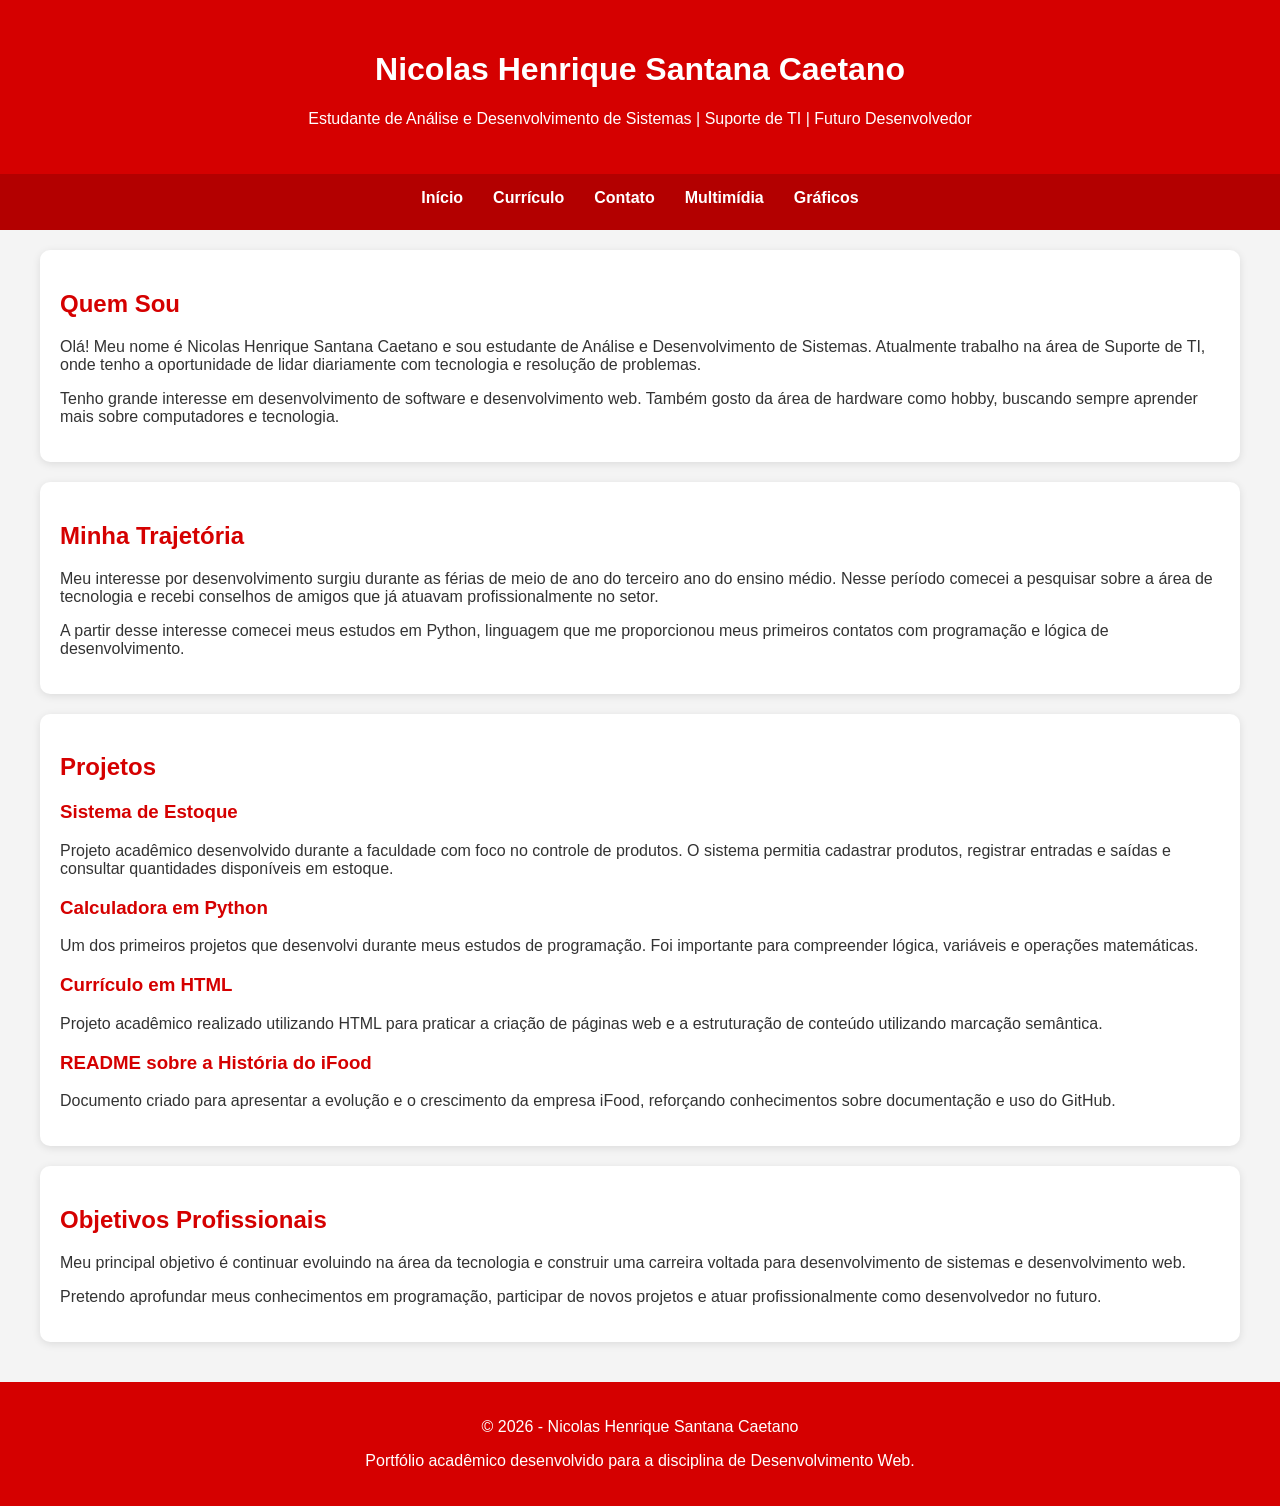
==== index.html @ 019a61ca "Refactor index.html for improved structure Updated the HTML structure and improved semantic elements" ====
<!DOCTYPE html>
<html lang="pt-BR">

<head>
    <meta charset="UTF-8">
    <meta name="viewport" content="width=device-width, initial-scale=1.0">
    <title>Nicolas Henrique | Portfólio</title>
    <link rel="stylesheet" href="styles.css">
</head>

<body>

    <header>
        <h1>Nicolas Henrique Santana Caetano</h1>
        <p>Estudante de Análise e Desenvolvimento de Sistemas | Suporte de TI | Futuro Desenvolvedor</p>
    </header>

    <nav>
        <ul class="menu">
            <li><a href="index.html">Início</a></li>
            <li><a href="curriculo.html">Currículo</a></li>
            <li><a href="formulario.html">Contato</a></li>
            <li><a href="multimidia.html">Multimídia</a></li>
            <li><a href="grafico.html">Gráficos</a></li>
        </ul>
    </nav>

    <main>

        <section>
            <h2>Quem Sou</h2>

            <p>
                Olá! Meu nome é Nicolas Henrique Santana Caetano e sou estudante de
                Análise e Desenvolvimento de Sistemas. Atualmente trabalho na área de
                Suporte de TI, onde tenho a oportunidade de lidar diariamente com
                tecnologia e resolução de problemas.
            </p>

            <p>
                Tenho grande interesse em desenvolvimento de software e desenvolvimento
                web. Também gosto da área de hardware como hobby, buscando sempre
                aprender mais sobre computadores e tecnologia.
            </p>
        </section>

        <section>
            <h2>Minha Trajetória</h2>

            <p>
                Meu interesse por desenvolvimento surgiu durante as férias de meio de
                ano do terceiro ano do ensino médio. Nesse período comecei a pesquisar
                sobre a área de tecnologia e recebi conselhos de amigos que já atuavam
                profissionalmente no setor.
            </p>

            <p>
                A partir desse interesse comecei meus estudos em Python, linguagem que
                me proporcionou meus primeiros contatos com programação e lógica de
                desenvolvimento.
            </p>
        </section>

        <section>
            <h2>Projetos</h2>

            <div class="projetos-flex">

                <article>
                    <h3>Sistema de Estoque</h3>
                    <p>
                        Projeto acadêmico desenvolvido durante a faculdade com foco no
                        controle de produtos. O sistema permitia cadastrar produtos,
                        registrar entradas e saídas e consultar quantidades disponíveis
                        em estoque.
                    </p>
                </article>

                <article>
                    <h3>Calculadora em Python</h3>
                    <p>
                        Um dos primeiros projetos que desenvolvi durante meus estudos de
                        programação. Foi importante para compreender lógica, variáveis e
                        operações matemáticas.
                    </p>
                </article>

                <article>
                    <h3>Currículo em HTML</h3>
                    <p>
                        Projeto acadêmico realizado utilizando HTML para praticar a criação
                        de páginas web e a estruturação de conteúdo utilizando marcação
                        semântica.
                    </p>
                </article>

                <article>
                    <h3>README sobre a História do iFood</h3>
                    <p>
                        Documento criado para apresentar a evolução e o crescimento da
                        empresa iFood, reforçando conhecimentos sobre documentação e uso do
                        GitHub.
                    </p>
                </article>

            </div>
        </section>

        <section>
            <h2>Objetivos Profissionais</h2>

            <p>
                Meu principal objetivo é continuar evoluindo na área da tecnologia e
                construir uma carreira voltada para desenvolvimento de sistemas e
                desenvolvimento web.
            </p>

            <p>
                Pretendo aprofundar meus conhecimentos em programação, participar de
                novos projetos e atuar profissionalmente como desenvolvedor no futuro.
            </p>
        </section>

    </main>

    <footer>
        <p>&copy; 2026 - Nicolas Henrique Santana Caetano</p>
        <p>Portfólio acadêmico desenvolvido para a disciplina de Desenvolvimento Web.</p>
    </footer>

</body>

</html>
---- styles.css ----
body {
    margin: 0;
    padding: 0;
    font-family: Arial, Helvetica, sans-serif;
    background-color: #f4f4f4;
    color: #333;
}

header {
    background-color: #d50000;
    color: white;
    text-align: center;
    padding: 30px;
}

nav {
    background-color: #b30000;
    position: sticky;
    top: 0;
    z-index: 999;
}

nav ul {
    list-style: none;
    margin: 0;
    padding: 15px;
    display: flex;
    justify-content: center;
    flex-wrap: wrap;
}

nav li {
    margin: 0 15px;
}

nav a {
    color: white;
    text-decoration: none;
    font-weight: bold;
}

nav a:hover {
    color: gold;
}

main {
    max-width: 1200px;
    margin: auto;
    padding: 20px;
}

section {
    background-color: white;
    padding: 20px;
    margin-bottom: 20px;
    border-radius: 10px;
    box-shadow: 0 2px 8px rgba(0, 0, 0, 0.1);
}

h1 {
    color: white;
}

h2,
h3 {
    color: #d50000;
}

ul li {
    margin-bottom: 8px;
}

form {
    display: flex;
    flex-direction: column;
}

input,
select,
textarea {
    padding: 10px;
    margin-bottom: 15px;
    border: 1px solid #ccc;
    border-radius: 5px;
}

button {
    background-color: #d50000;
    color: white;
    border: none;
    padding: 12px;
    border-radius: 5px;
    cursor: pointer;
}

button:hover {
    background-color: #b30000;
}

video,
audio,
iframe {
    display: block;
    margin: 20px auto;
    max-width: 100%;
}

canvas {
    display: block;
    margin: 20px auto;
    border: 2px solid #333;
    background-color: white;
}

svg {
    display: block;
    margin: 20px auto;
    max-width: 100%;
}

footer {
    background-color: #d50000;
    color: white;
    text-align: center;
    padding: 20px;
}

@media (max-width: 768px) {
    nav ul {
        flex-direction: column;
        align-items: center;
    }

    nav li {
        margin: 8px 0;
    }
}
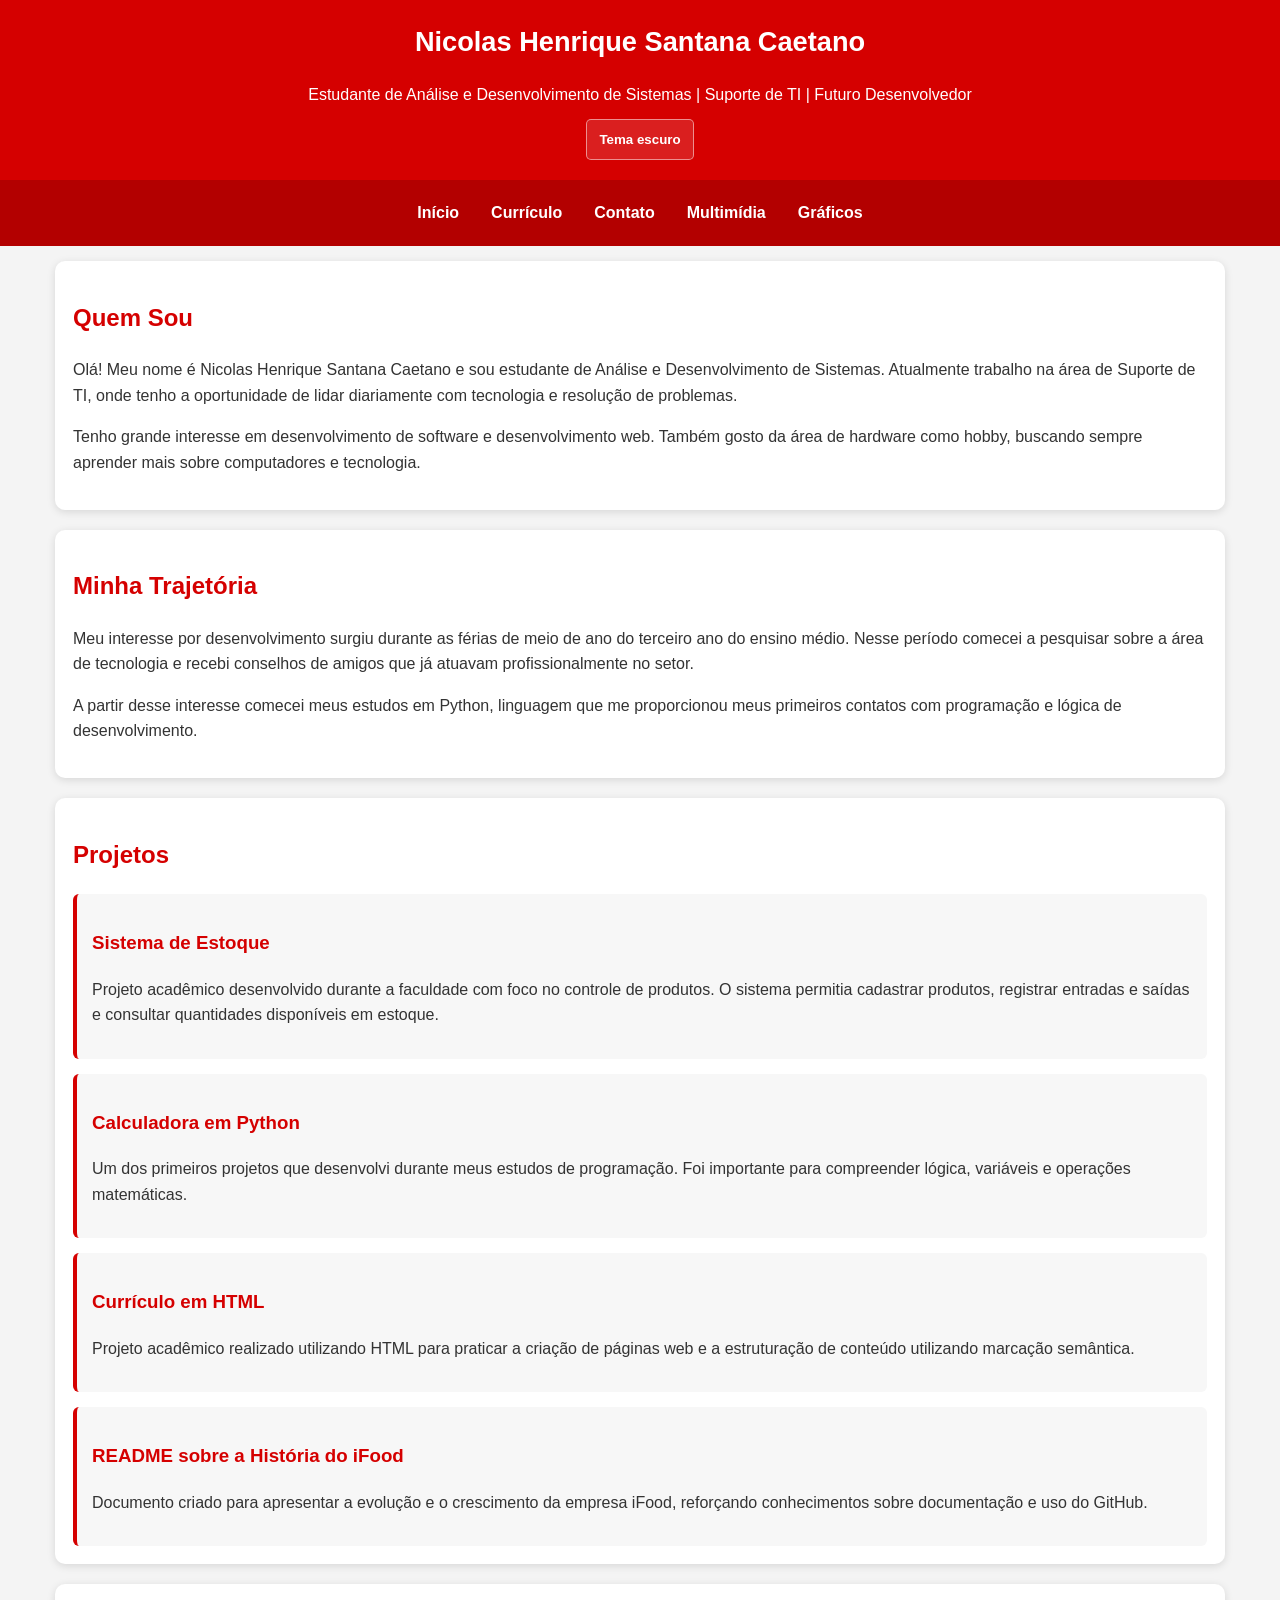
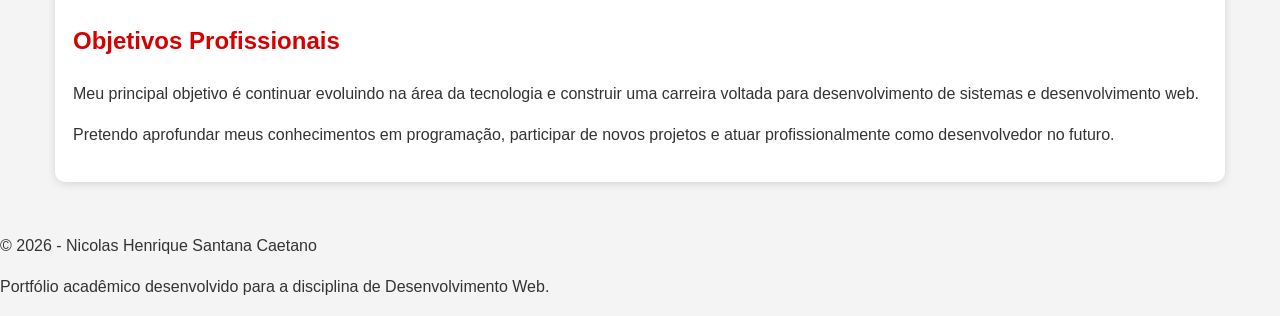
==== commit 52cc9ccc: "Add portfolio interactivity and validation Co-authored-by: Copilot <223556219+Copilot@users.noreply." ====
--- a/index.html
+++ b/index.html
@@ -5,7 +5,7 @@
     <meta charset="UTF-8">
     <meta name="viewport" content="width=device-width, initial-scale=1.0">
     <title>Nicolas Henrique | Portfólio</title>
-    <link rel="stylesheet" href="styles.css">
+    <link rel="stylesheet" href="css/estilos.css">
 </head>
 
 <body>
@@ -13,15 +13,16 @@
     <header>
         <h1>Nicolas Henrique Santana Caetano</h1>
         <p>Estudante de Análise e Desenvolvimento de Sistemas | Suporte de TI | Futuro Desenvolvedor</p>
+        <button type="button" class="theme-toggle" data-theme-toggle>Theme</button>
     </header>
 
     <nav>
         <ul class="menu">
             <li><a href="index.html">Início</a></li>
-            <li><a href="curriculo.html">Currículo</a></li>
-            <li><a href="formulario.html">Contato</a></li>
-            <li><a href="multimidia.html">Multimídia</a></li>
-            <li><a href="grafico.html">Gráficos</a></li>
+            <li><a href="pages/curriculo.html">Currículo</a></li>
+            <li><a href="pages/formulario.html">Contato</a></li>
+            <li><a href="pages/multimidia.html">Multimídia</a></li>
+            <li><a href="pages/grafico.html">Gráficos</a></li>
         </ul>
     </nav>
 
@@ -128,6 +129,8 @@
         <p>Portfólio acadêmico desenvolvido para a disciplina de Desenvolvimento Web.</p>
     </footer>
 
+    <script src="js/scripts.js"></script>
+
 </body>
 
 </html>
--- a/css/estilos.css
+++ b/css/estilos.css
@@ -0,0 +1,394 @@
+* {
+    box-sizing: border-box;
+}
+
+:root {
+    --bg: #f4f4f4;
+    --bg-panel: #ffffff;
+    --bg-soft: #f7f7f7;
+    --text: #333333;
+    --muted: #555555;
+    --primary: #d50000;
+    --primary-dark: #b30000;
+    --border: #d9d9d9;
+    --shadow: rgba(0, 0, 0, 0.12);
+    --button-text: #ffffff;
+    --success: #2e7d32;
+    --danger: #c62828;
+    --warning: #f9a825;
+}
+
+body.dark {
+    --bg: #121212;
+    --bg-panel: #1d1d1d;
+    --bg-soft: #2a2a2a;
+    --text: #f2f2f2;
+    --muted: #d5d5d5;
+    --primary: #ff4d4d;
+    --primary-dark: #d90000;
+    --border: #3f3f3f;
+    --shadow: rgba(0, 0, 0, 0.35);
+    --button-text: #ffffff;
+    --success: #81c784;
+    --danger: #ef9a9a;
+    --warning: #ffcc80;
+}
+
+html {
+    width: 100%;
+    overflow-x: hidden;
+}
+
+body {
+    margin: 0;
+    padding: 0;
+    width: 100%;
+    overflow-x: hidden;
+    font-family: Arial, Helvetica, sans-serif;
+    background-color: var(--bg);
+    color: var(--text);
+    line-height: 1.6;
+    transition: background-color 0.25s ease, color 0.25s ease;
+}
+
+header {
+    background-color: var(--primary);
+    color: white;
+    text-align: center;
+    padding: 20px 15px;
+}
+
+header h1 {
+    margin-top: 0;
+    color: white;
+    font-size: 1.7rem;
+}
+
+header p {
+    margin-bottom: 0;
+}
+
+nav {
+    background-color: var(--primary-dark);
+    position: sticky;
+    top: 0;
+    z-index: 999;
+}
+
+.menu {
+    display: flex;
+    flex-direction: column;
+    flex-wrap: wrap;
+    align-items: center;
+    justify-content: center;
+    gap: 8px;
+    list-style: none;
+    margin: 0;
+    padding: 12px;
+}
+
+.menu li {
+    margin: 0;
+}
+
+.menu a {
+    display: block;
+    color: white;
+    text-decoration: none;
+    font-weight: bold;
+    padding: 8px 12px;
+    border-radius: 5px;
+}
+
+.menu a:hover {
+    color: gold;
+    background-color: rgba(0, 0, 0, 0.08);
+}
+
+main {
+    width: 100%;
+    max-width: 1200px;
+    margin: 0 auto;
+    padding: 15px;
+}
+
+section {
+    width: 100%;
+    background-color: var(--bg-panel);
+    padding: 18px;
+    margin-bottom: 20px;
+    border-radius: 10px;
+    box-shadow: 0 2px 8px var(--shadow);
+}
+
+h2,
+h3 {
+    color: var(--primary);
+}
+
+ul li {
+    margin-bottom: 8px;
+}
+
+.projetos-flex {
+    display: flex;
+    flex-direction: column;
+    flex-wrap: wrap;
+    gap: 15px;
+}
+
+.projetos-flex article {
+    width: 100%;
+    padding: 15px;
+    background-color: var(--bg-soft);
+    border-left: 4px solid var(--primary);
+    border-radius: 6px;
+}
+
+.grid-curriculo {
+    display: grid;
+    grid-template-columns: 1fr;
+    gap: 16px;
+}
+
+.grid-curriculo section {
+    margin-bottom: 0;
+}
+
+form {
+    display: flex;
+    flex-direction: column;
+    width: 100%;
+}
+
+form p {
+    display: flex;
+    flex-direction: column;
+    margin: 0 0 15px;
+}
+
+label {
+    margin-bottom: 5px;
+}
+
+input,
+select,
+textarea {
+    width: 100%;
+    max-width: 100%;
+    padding: 10px;
+    margin-bottom: 5px;
+    border: 1px solid var(--border);
+    border-radius: 5px;
+    font: inherit;
+    background-color: var(--bg-panel);
+    color: var(--text);
+}
+
+input:focus,
+select:focus,
+textarea:focus {
+    outline: 2px solid rgba(213, 0, 0, 0.25);
+    border-color: var(--primary);
+}
+
+textarea {
+    resize: vertical;
+}
+
+fieldset {
+    width: 100%;
+    margin-bottom: 20px;
+    border: 1px solid var(--border);
+    border-radius: 5px;
+}
+
+.opcoes {
+    display: flex;
+    flex-direction: column;
+    gap: 8px;
+}
+
+.opcoes label {
+    display: flex;
+    align-items: center;
+    gap: 5px;
+}
+
+.opcoes input,
+.checkbox input {
+    width: auto;
+    margin: 0;
+}
+
+.checkbox {
+    display: flex;
+    flex-direction: row;
+    align-items: center;
+    gap: 8px;
+}
+
+.botoes {
+    display: flex;
+    flex-direction: column;
+    gap: 10px;
+}
+
+button {
+    width: 100%;
+    background-color: var(--primary);
+    color: var(--button-text);
+    border: none;
+    padding: 12px;
+    border-radius: 5px;
+    cursor: pointer;
+    font-weight: bold;
+    transition: background-color 0.2s ease;
+}
+
+button:hover {
+    background-color: var(--primary-dark);
+}
+
+.theme-toggle {
+    width: auto;
+    margin: 12px auto 0;
+    display: block;
+    background-color: rgba(255, 255, 255, 0.12);
+    border: 1px solid rgba(255, 255, 255, 0.5);
+}
+
+.multimidia-container {
+    display: flex;
+    flex-direction: column;
+    gap: 20px;
+}
+
+.multimidia-container section {
+    width: 100%;
+}
+
+img,
+video {
+    display: block;
+    max-width: 100%;
+    height: auto;
+}
+
+.media-frame {
+    position: relative;
+    width: 100%;
+    overflow: hidden;
+    border-radius: 10px;
+    background: #000;
+}
+
+.video-frame {
+    aspect-ratio: 16 / 9;
+    max-width: 900px;
+    margin: 0 auto;
+}
+
+.audio-frame {
+    aspect-ratio: 16 / 9;
+    max-width: 800px;
+    margin: 0 auto;
+}
+
+.media-frame iframe {
+    display: block;
+    width: 100%;
+    height: 100%;
+    border: 0;
+}
+
+video,
+audio,
+iframe {
+    display: block;
+    margin: 20px auto;
+}
+
+video {
+    width: 100%;
+    max-width: 600px;
+    height: auto;
+}
+
+audio {
+    width: 100%;
+    max-width: 600px;
+}
+
+iframe {
+    max-width: 100%;
+}
+
+.mapa {
+    width: 100%;
+    height: 300px;
+    border: 0;
+}
+
+canvas {
+    display: block;
+    width: 100%;
+    max-width: 700px;
+    height: auto;
+    margin: 20px auto;
+    border: 2px solid var(--text);
+    background-color: var(--bg-panel);
+}
+
+svg {
+    display: block;
+    width: 100%;
+    max-width: 700px;
+    height: auto;
+    margin: 20px auto;
+}
+
+.form-feedback {
+    display: none;
+    margin-top: 8px;
+    font-size: 0.9rem;
+    font-weight: bold;
+}
+
+.form-feedback.is-visible {
+    display: block;
+}
+
+.form-feedback.success {
+    color: var(--success);
+}
+
+.form-feedback.error {
+    color: var(--danger);
+}
+
+.field-error {
+    color: var(--danger);
+    font-size: 0.8rem;
+    margin-top: 4px;
+    min-height: 1.2em;
+}
+
+.input-error {
+    border-color: var(--danger);
+    box-shadow: 0 0 0 2px rgba(198, 40, 40, 0.15);
+}
+
+@media (min-width: 700px) {
+    .menu {
+        flex-direction: row;
+    }
+
+    .botoes {
+        flex-direction: row;
+    }
+
+    .botoes button {
+        width: 48%;
+    }
+}
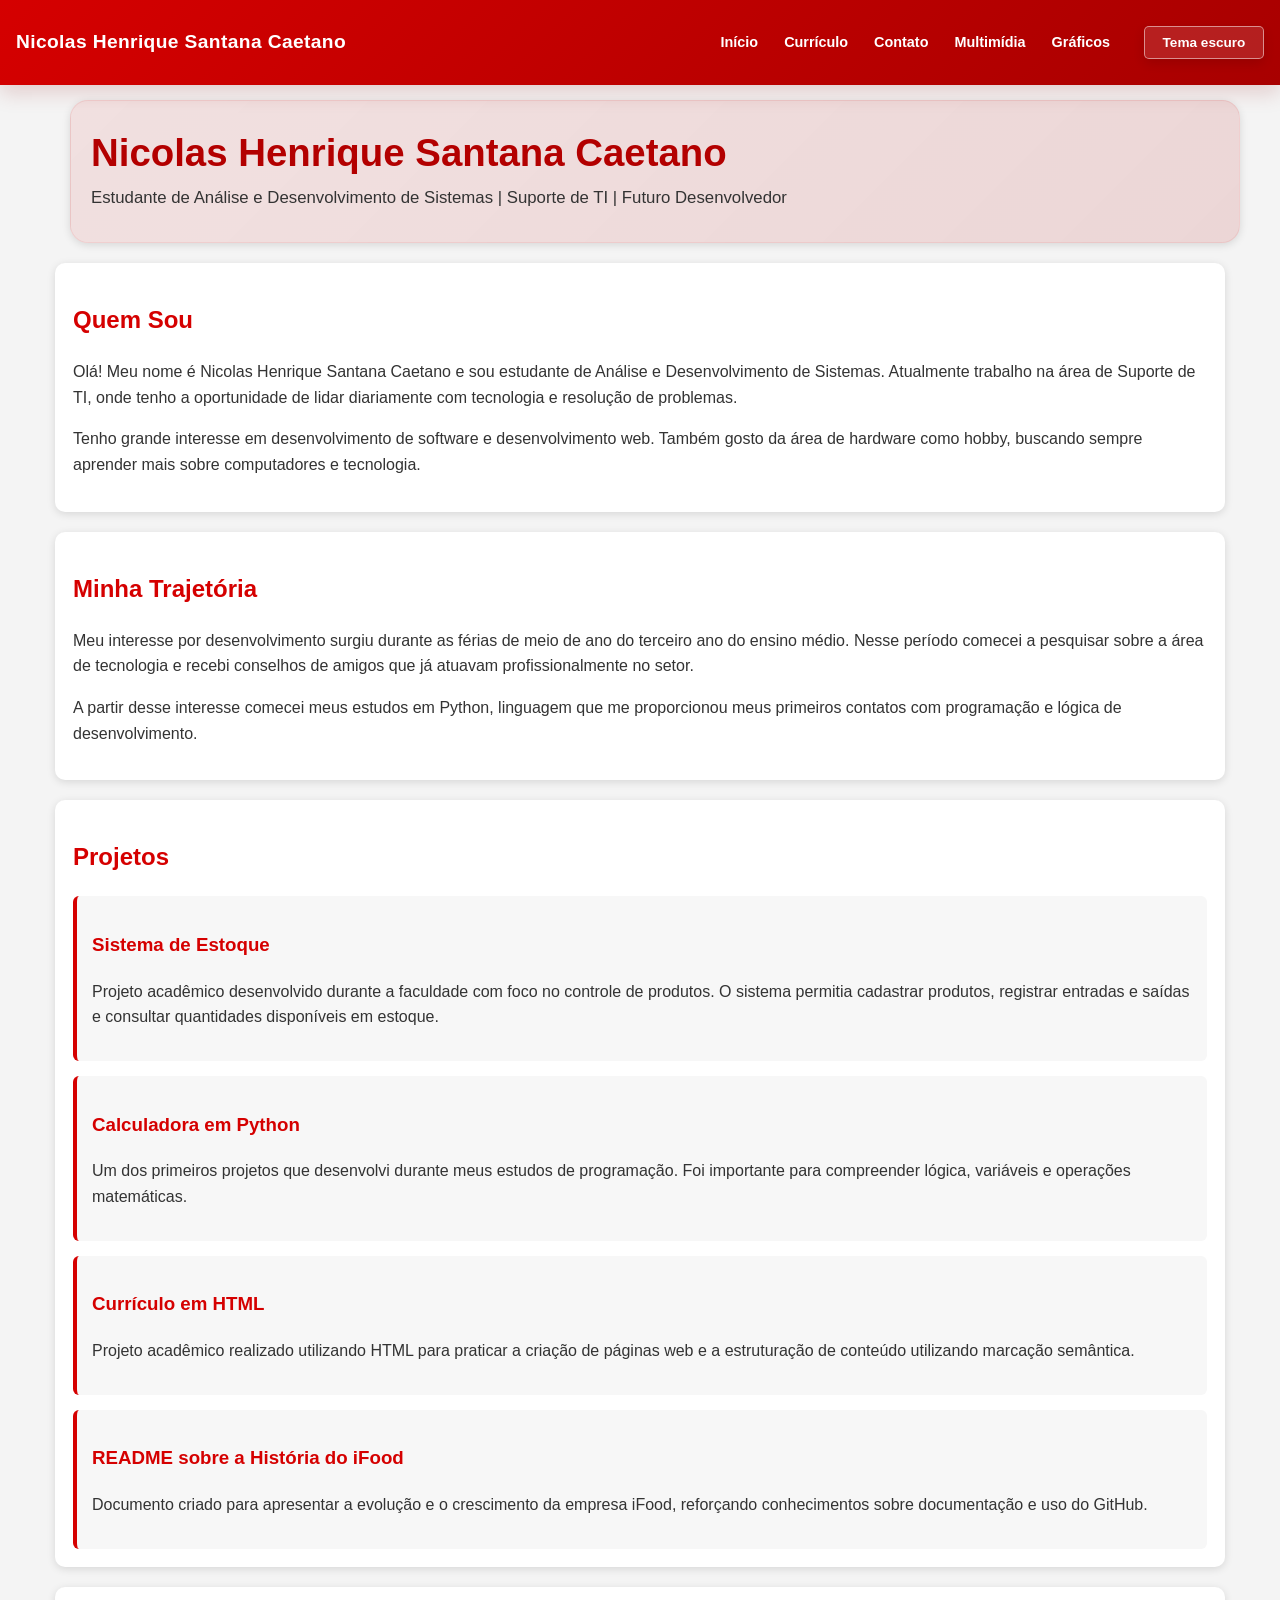
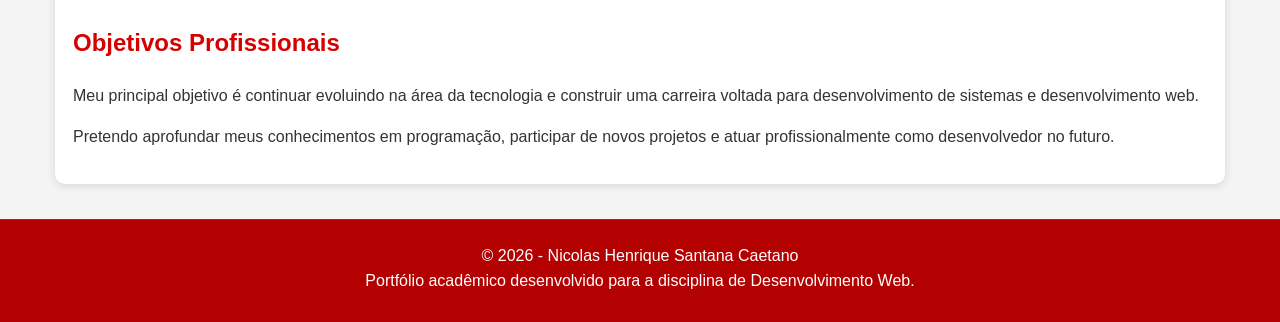
==== commit 45042405: "Ajustes de header footer e responsividade" ====
--- a/index.html
+++ b/index.html
@@ -10,23 +10,13 @@
 
 <body>
 
-    <header>
-        <h1>Nicolas Henrique Santana Caetano</h1>
-        <p>Estudante de Análise e Desenvolvimento de Sistemas | Suporte de TI | Futuro Desenvolvedor</p>
-        <button type="button" class="theme-toggle" data-theme-toggle>Theme</button>
-    </header>
-
-    <nav>
-        <ul class="menu">
-            <li><a href="index.html">Início</a></li>
-            <li><a href="pages/curriculo.html">Currículo</a></li>
-            <li><a href="pages/formulario.html">Contato</a></li>
-            <li><a href="pages/multimidia.html">Multimídia</a></li>
-            <li><a href="pages/grafico.html">Gráficos</a></li>
-        </ul>
-    </nav>
+    <div id="site-header"></div>
 
     <main>
+        <section class="hero">
+            <h1>Nicolas Henrique Santana Caetano</h1>
+            <p>Estudante de Análise e Desenvolvimento de Sistemas | Suporte de TI | Futuro Desenvolvedor</p>
+        </section>
 
         <section>
             <h2>Quem Sou</h2>
@@ -124,11 +114,9 @@
 
     </main>
 
-    <footer>
-        <p>&copy; 2026 - Nicolas Henrique Santana Caetano</p>
-        <p>Portfólio acadêmico desenvolvido para a disciplina de Desenvolvimento Web.</p>
-    </footer>
+    <div id="site-footer"></div>
 
+    <script src="js/includes.js" data-header-path="components/header.html" data-footer-path="components/footer.html"></script>
     <script src="js/scripts.js"></script>
 
 </body>
--- a/css/estilos.css
+++ b/css/estilos.css
@@ -52,27 +52,76 @@
 }
 
 header {
-    background-color: var(--primary);
+    background: linear-gradient(135deg, var(--primary) 0%, #a80000 100%);
     color: white;
-    text-align: center;
-    padding: 20px 15px;
-}
-
-header h1 {
-    margin-top: 0;
+    padding: 12px 16px 10px;
+    box-shadow: 0 8px 20px rgba(139, 0, 0, 0.16);
+}
+
+header.site-header {
+    display: flex;
+    align-items: center;
+    justify-content: space-between;
+    gap: 16px;
+    flex-wrap: wrap;
+    padding-bottom: 12px;
+}
+
+.brand-block {
+    flex: 1 1 220px;
+    min-width: 0;
+    text-align: left;
+}
+
+.brand-name {
+    display: inline-block;
     color: white;
-    font-size: 1.7rem;
-}
-
-header p {
-    margin-bottom: 0;
-}
-
-nav {
-    background-color: var(--primary-dark);
-    position: sticky;
-    top: 0;
-    z-index: 999;
+    font-size: clamp(0.95rem, 1.5vw, 1.35rem);
+    font-weight: 700;
+    letter-spacing: 0.02em;
+    text-transform: none;
+}
+
+.header-actions {
+    display: flex;
+    align-items: center;
+    gap: 12px;
+    flex-wrap: wrap;
+    justify-content: flex-end;
+}
+
+.main-nav {
+    background: transparent;
+    position: static;
+}
+
+.main-nav .menu {
+    flex-direction: row;
+    flex-wrap: wrap;
+    justify-content: flex-start;
+    gap: 6px;
+}
+
+.hero {
+    background: linear-gradient(135deg, rgba(213, 0, 0, 0.08), rgba(179, 0, 0, 0.12));
+    border-radius: 18px;
+    padding: 30px 20px;
+    margin: 0 15px 20px;
+    border: 1px solid rgba(213, 0, 0, 0.08);
+}
+
+.hero h1 {
+    margin: 0 0 10px;
+    color: var(--primary-dark);
+    font-size: clamp(2rem, 3vw, 3rem);
+    line-height: 1.15;
+}
+
+.hero p {
+    margin: 0;
+    color: var(--text);
+    font-size: 1.05rem;
+    line-height: 1.6;
 }
 
 .menu {
@@ -96,8 +145,9 @@
     color: white;
     text-decoration: none;
     font-weight: bold;
-    padding: 8px 12px;
+    padding: 7px 10px;
     border-radius: 5px;
+    font-size: 0.9rem;
 }
 
 .menu a:hover {
@@ -252,10 +302,18 @@
 
 .theme-toggle {
     width: auto;
-    margin: 12px auto 0;
-    display: block;
+    min-width: 120px;
+    margin: 0;
+    display: inline-flex;
+    align-items: center;
+    justify-content: center;
     background-color: rgba(255, 255, 255, 0.12);
     border: 1px solid rgba(255, 255, 255, 0.5);
+    white-space: nowrap;
+    height: fit-content;
+    box-shadow: 0 4px 12px rgba(0, 0, 0, 0.12);
+    font-size: 0.85rem;
+    padding: 8px 12px;
 }
 
 .multimidia-container {
@@ -379,6 +437,70 @@
     box-shadow: 0 0 0 2px rgba(198, 40, 40, 0.15);
 }
 
+footer {
+    background-color: var(--primary-dark);
+    color: white;
+    padding: 24px 15px 28px;
+    text-align: center;
+    box-shadow: inset 0 1px 0 rgba(255, 255, 255, 0.12);
+}
+
+footer p {
+    margin: 0;
+    line-height: 1.6;
+}
+
+@media (max-width: 900px) {
+    header.site-header {
+        flex-direction: column;
+        align-items: flex-start;
+    }
+
+    .header-actions {
+        width: 100%;
+        justify-content: space-between;
+        align-items: flex-start;
+    }
+
+    .main-nav {
+        width: 100%;
+    }
+
+    .main-nav .menu {
+        width: 100%;
+        justify-content: flex-start;
+    }
+}
+
+@media (max-width: 600px) {
+    header.site-header {
+        padding: 16px 14px;
+    }
+
+    .header-actions {
+        flex-direction: column;
+        align-items: flex-start;
+        gap: 12px;
+    }
+
+    .main-nav .menu {
+        flex-direction: column;
+        align-items: flex-start;
+        width: 100%;
+        padding: 0;
+    }
+
+    .menu a {
+        width: 100%;
+    }
+
+    .theme-toggle {
+        align-self: flex-start;
+        width: 100%;
+        min-width: 0;
+    }
+}
+
 @media (min-width: 700px) {
     .menu {
         flex-direction: row;
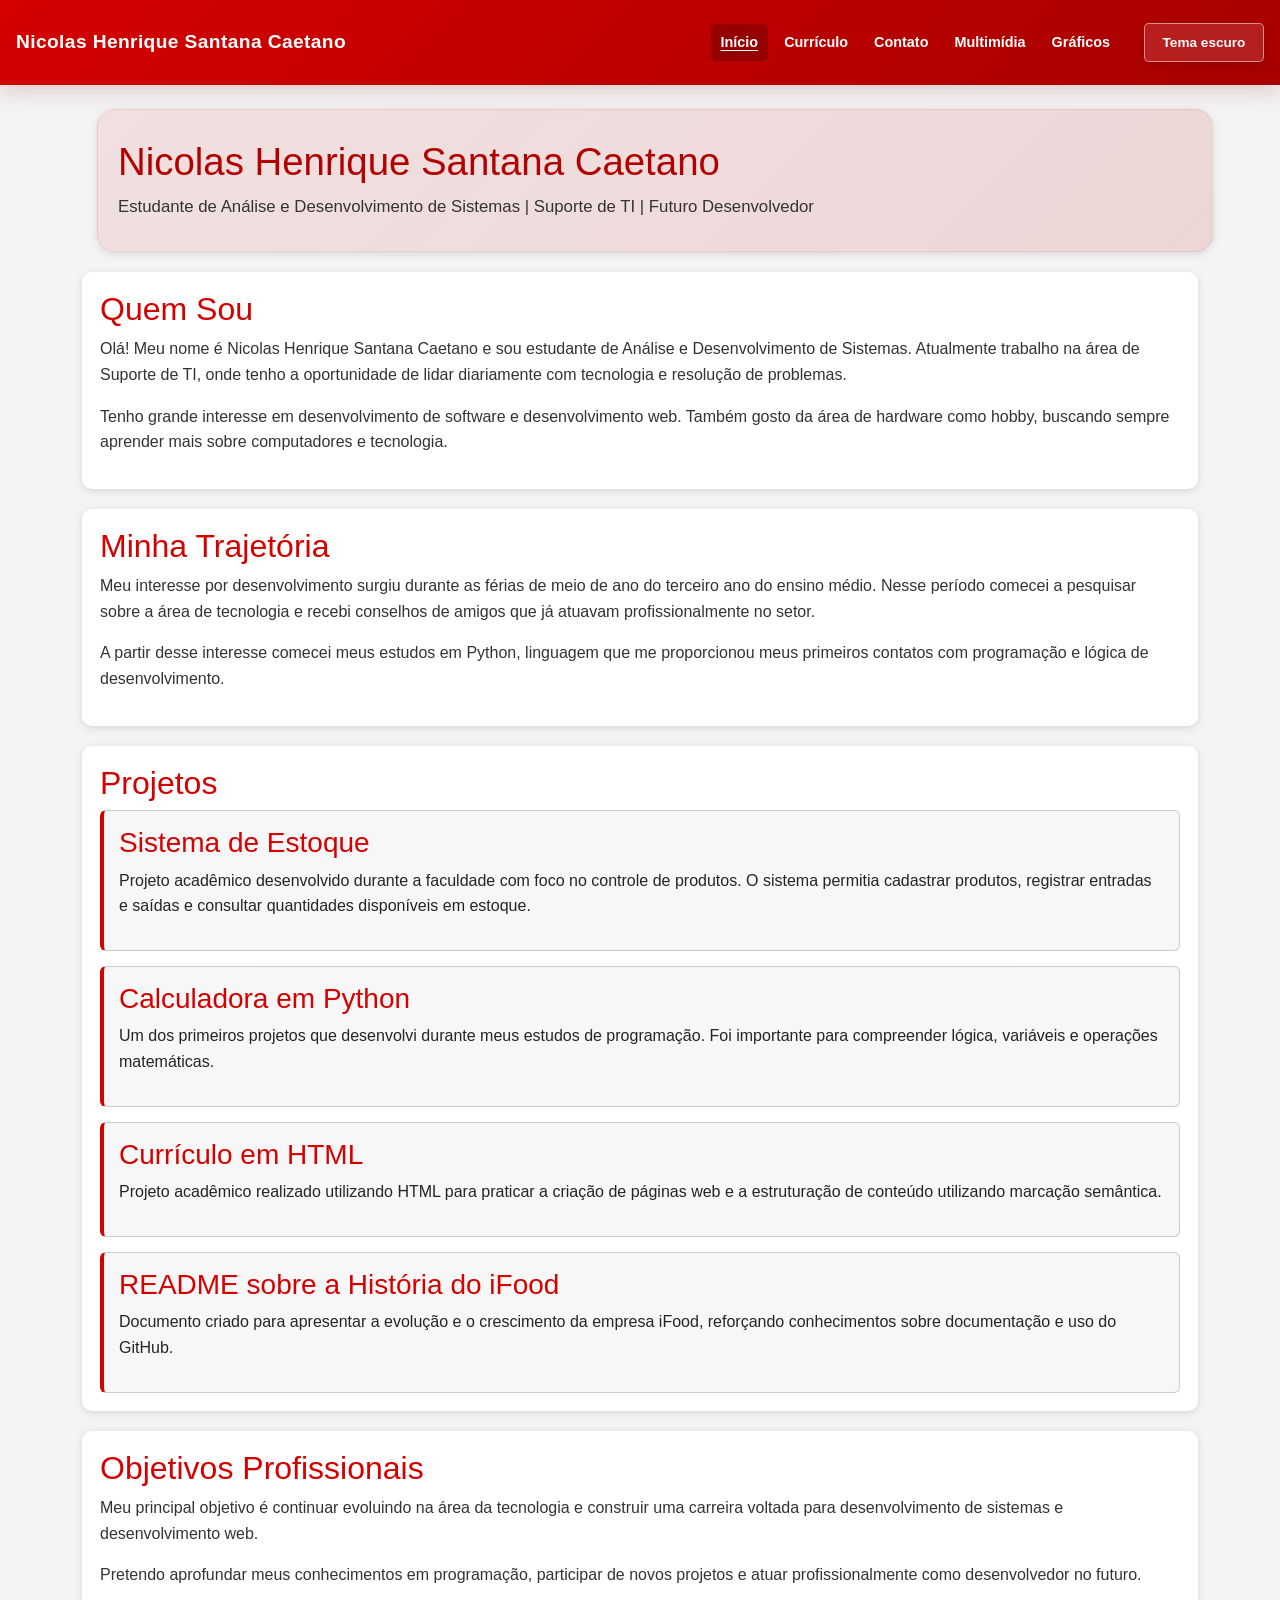
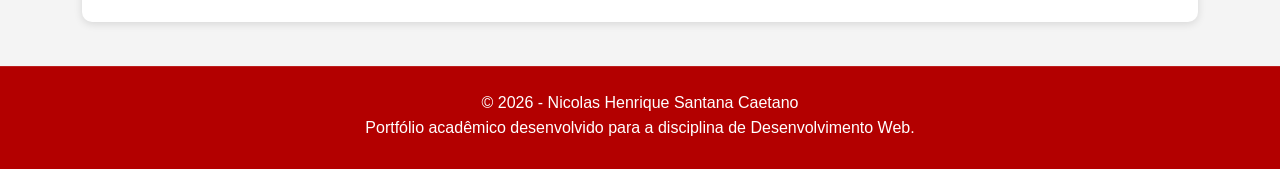
==== commit 1dd52fab: "Consolida entrega final do portfolio CP4 Co-authored-by: Copilot <223556219+Copilot@users.noreply.gi" ====
--- a/index.html
+++ b/index.html
@@ -5,14 +5,16 @@
     <meta charset="UTF-8">
     <meta name="viewport" content="width=device-width, initial-scale=1.0">
     <title>Nicolas Henrique | Portfólio</title>
+    <link href="https://cdn.jsdelivr.net/npm/bootstrap@5.3.3/dist/css/bootstrap.min.css" rel="stylesheet" integrity="sha384-QWTKZyjpPEjISv5WaRU9OFeRpok6YctnYmDr5pNlyT2bRjXh0JMhjY6hW+ALEwIH" crossorigin="anonymous">
     <link rel="stylesheet" href="css/estilos.css">
 </head>
 
 <body>
 
+    <a class="skip-link" href="#conteudo">Pular para o conteúdo</a>
     <div id="site-header"></div>
 
-    <main>
+    <main id="conteudo" class="container py-4" tabindex="-1">
         <section class="hero">
             <h1>Nicolas Henrique Santana Caetano</h1>
             <p>Estudante de Análise e Desenvolvimento de Sistemas | Suporte de TI | Futuro Desenvolvedor</p>
@@ -57,7 +59,7 @@
 
             <div class="projetos-flex">
 
-                <article>
+                <article class="card">
                     <h3>Sistema de Estoque</h3>
                     <p>
                         Projeto acadêmico desenvolvido durante a faculdade com foco no
@@ -67,7 +69,7 @@
                     </p>
                 </article>
 
-                <article>
+                <article class="card">
                     <h3>Calculadora em Python</h3>
                     <p>
                         Um dos primeiros projetos que desenvolvi durante meus estudos de
@@ -76,7 +78,7 @@
                     </p>
                 </article>
 
-                <article>
+                <article class="card">
                     <h3>Currículo em HTML</h3>
                     <p>
                         Projeto acadêmico realizado utilizando HTML para praticar a criação
@@ -85,7 +87,7 @@
                     </p>
                 </article>
 
-                <article>
+                <article class="card">
                     <h3>README sobre a História do iFood</h3>
                     <p>
                         Documento criado para apresentar a evolução e o crescimento da
--- a/css/estilos.css
+++ b/css/estilos.css
@@ -51,6 +51,38 @@
     transition: background-color 0.25s ease, color 0.25s ease;
 }
 
+.skip-link {
+    position: absolute;
+    top: 8px;
+    left: 8px;
+    z-index: 1000;
+    padding: 8px 12px;
+    color: #111111;
+    background: #ffffff;
+    border: 2px solid currentColor;
+    border-radius: 4px;
+    transform: translateY(-150%);
+}
+
+.skip-link:focus {
+    transform: translateY(0);
+}
+
+:focus-visible {
+    outline: 3px solid #111111;
+    outline-offset: 3px;
+}
+
+body.dark :focus-visible {
+    outline-color: #ffffff;
+}
+
+.main-nav a[aria-current="page"] {
+    background-color: rgba(0, 0, 0, 0.2);
+    text-decoration: underline;
+    text-underline-offset: 0.2em;
+}
+
 header {
     background: linear-gradient(135deg, var(--primary) 0%, #a80000 100%);
     color: white;
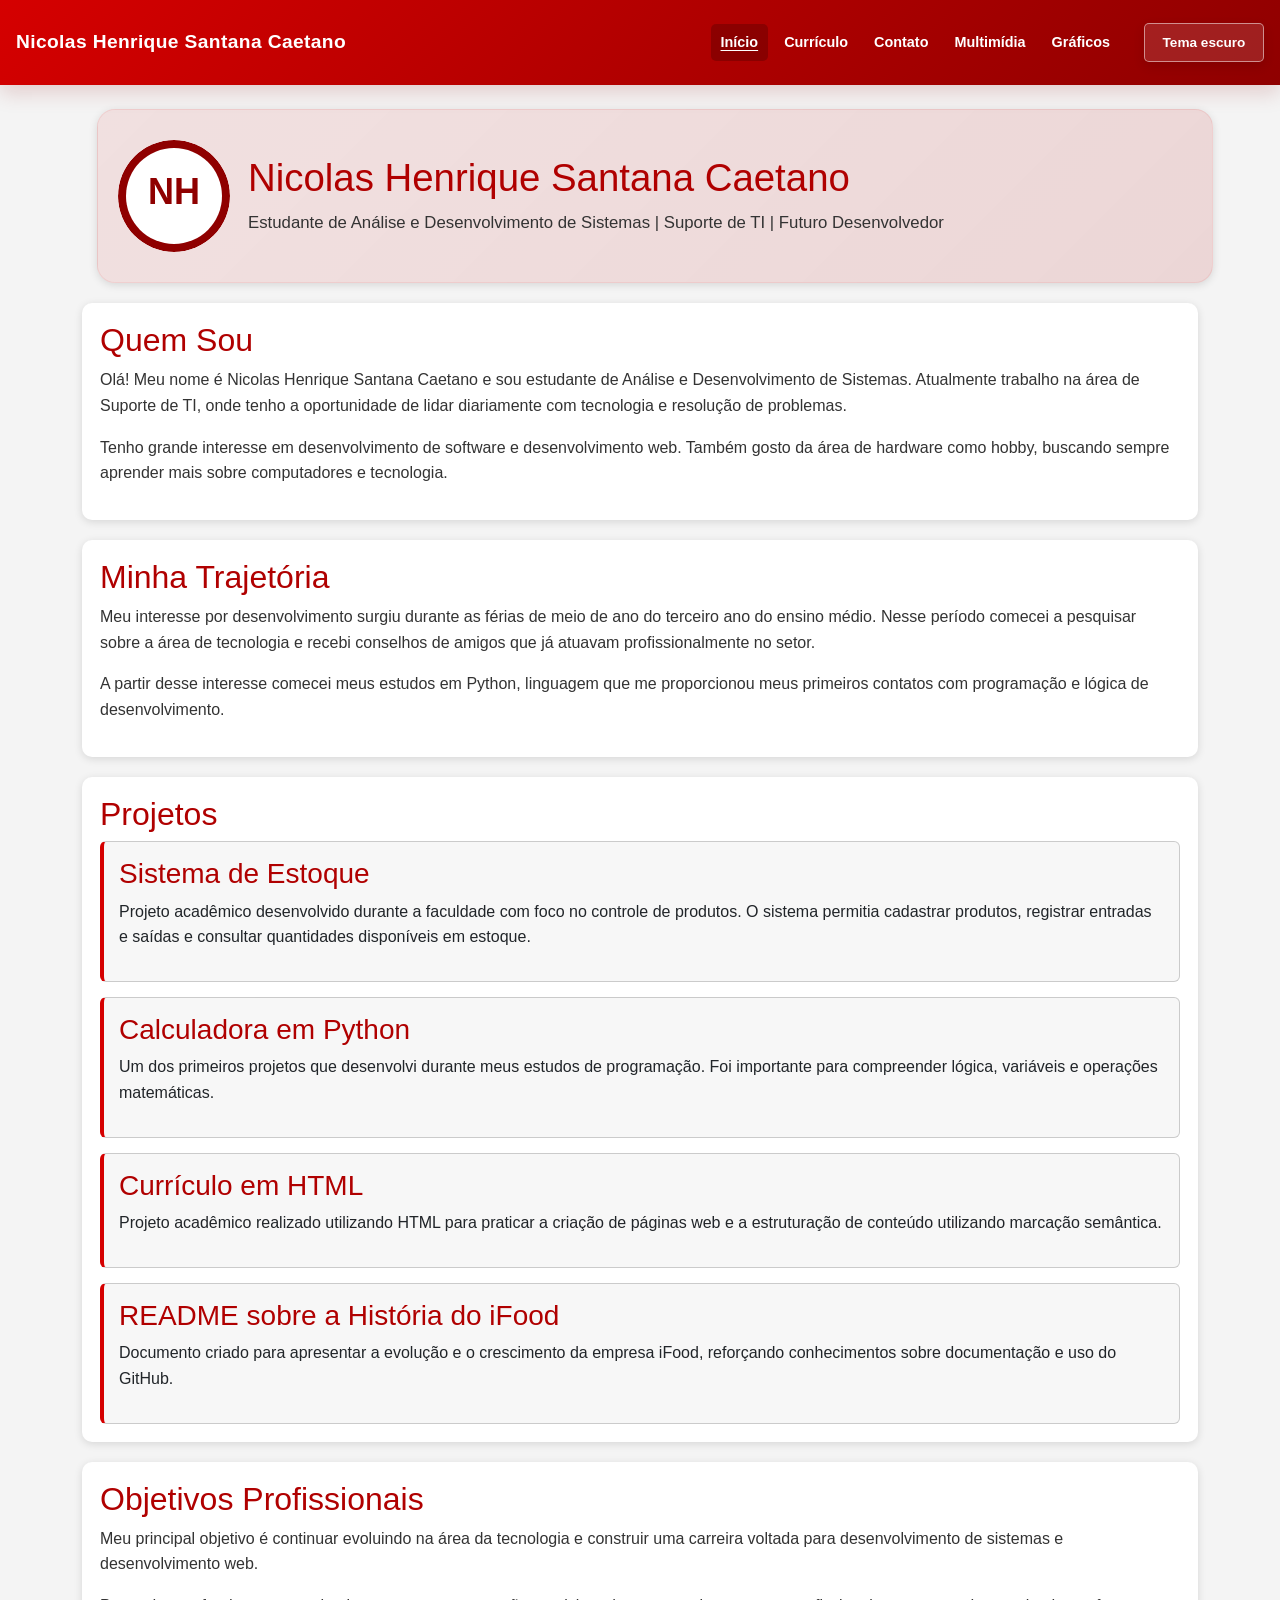
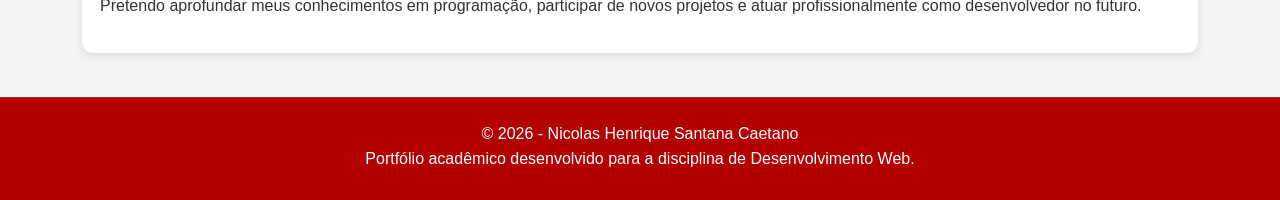
==== commit 0fc5adb3: "Ajusta contraste, gráfico e acessibilidade para a gravação do CP4. O tema escuro e o cabeçalho em te" ====
--- a/index.html
+++ b/index.html
@@ -16,8 +16,13 @@
 
     <main id="conteudo" class="container py-4" tabindex="-1">
         <section class="hero">
-            <h1>Nicolas Henrique Santana Caetano</h1>
-            <p>Estudante de Análise e Desenvolvimento de Sistemas | Suporte de TI | Futuro Desenvolvedor</p>
+            <div class="hero-layout">
+                <img class="hero-avatar img-fluid" src="img/monograma.svg" width="112" height="112" alt="Monograma com as iniciais NH de Nicolas Henrique Santana Caetano">
+                <div>
+                    <h1>Nicolas Henrique Santana Caetano</h1>
+                    <p>Estudante de Análise e Desenvolvimento de Sistemas | Suporte de TI | Futuro Desenvolvedor</p>
+                </div>
+            </div>
         </section>
 
         <section>
--- a/css/estilos.css
+++ b/css/estilos.css
@@ -13,6 +13,9 @@
     --border: #d9d9d9;
     --shadow: rgba(0, 0, 0, 0.12);
     --button-text: #ffffff;
+    --button-bg: #d50000;
+    --button-bg-hover: #b30000;
+    --heading: #b00000;
     --success: #2e7d32;
     --danger: #c62828;
     --warning: #f9a825;
@@ -29,8 +32,11 @@
     --border: #3f3f3f;
     --shadow: rgba(0, 0, 0, 0.35);
     --button-text: #ffffff;
+    --button-bg: #c62828;
+    --button-bg-hover: #b71c1c;
+    --heading: #ff8a80;
     --success: #81c784;
-    --danger: #ef9a9a;
+    --danger: #ffcdd2;
     --warning: #ffcc80;
 }
 
@@ -55,7 +61,7 @@
     position: absolute;
     top: 8px;
     left: 8px;
-    z-index: 1000;
+    z-index: 1100;
     padding: 8px 12px;
     color: #111111;
     background: #ffffff;
@@ -77,6 +83,12 @@
     outline-color: #ffffff;
 }
 
+header a:focus-visible,
+header button:focus-visible {
+    outline: 3px solid #ffffff;
+    outline-offset: 3px;
+}
+
 .main-nav a[aria-current="page"] {
     background-color: rgba(0, 0, 0, 0.2);
     text-decoration: underline;
@@ -84,7 +96,7 @@
 }
 
 header {
-    background: linear-gradient(135deg, var(--primary) 0%, #a80000 100%);
+    background: linear-gradient(135deg, #d50000 0%, #8f0000 100%);
     color: white;
     padding: 12px 16px 10px;
     box-shadow: 0 8px 20px rgba(139, 0, 0, 0.16);
@@ -97,6 +109,9 @@
     gap: 16px;
     flex-wrap: wrap;
     padding-bottom: 12px;
+    position: sticky;
+    top: 0;
+    z-index: 900;
 }
 
 .brand-block {
@@ -142,9 +157,25 @@
     border: 1px solid rgba(213, 0, 0, 0.08);
 }
 
+.hero-layout {
+    display: flex;
+    flex-direction: column;
+    align-items: center;
+    gap: 18px;
+    text-align: center;
+}
+
+.hero-avatar {
+    width: 112px;
+    height: 112px;
+    border-radius: 50%;
+    flex: 0 0 auto;
+    background-color: #ffffff;
+}
+
 .hero h1 {
     margin: 0 0 10px;
-    color: var(--primary-dark);
+    color: var(--heading);
     font-size: clamp(2rem, 3vw, 3rem);
     line-height: 1.15;
 }
@@ -205,7 +236,7 @@
 
 h2,
 h3 {
-    color: var(--primary);
+    color: var(--heading);
 }
 
 ul li {
@@ -318,7 +349,7 @@
 
 button {
     width: 100%;
-    background-color: var(--primary);
+    background-color: var(--button-bg);
     color: var(--button-text);
     border: none;
     padding: 12px;
@@ -329,7 +360,7 @@
 }
 
 button:hover {
-    background-color: var(--primary-dark);
+    background-color: var(--button-bg-hover);
 }
 
 .theme-toggle {
@@ -426,8 +457,8 @@
     max-width: 700px;
     height: auto;
     margin: 20px auto;
-    border: 2px solid var(--text);
-    background-color: var(--bg-panel);
+    border: 2px solid #333333;
+    background-color: #ffffff;
 }
 
 svg {
@@ -488,6 +519,11 @@
         align-items: flex-start;
     }
 
+    .brand-block {
+        flex: 0 0 auto;
+        width: 100%;
+    }
+
     .header-actions {
         width: 100%;
         justify-content: space-between;
@@ -545,4 +581,10 @@
     .botoes button {
         width: 48%;
     }
-}
+
+    .hero-layout {
+        flex-direction: row;
+        align-items: center;
+        text-align: left;
+    }
+}
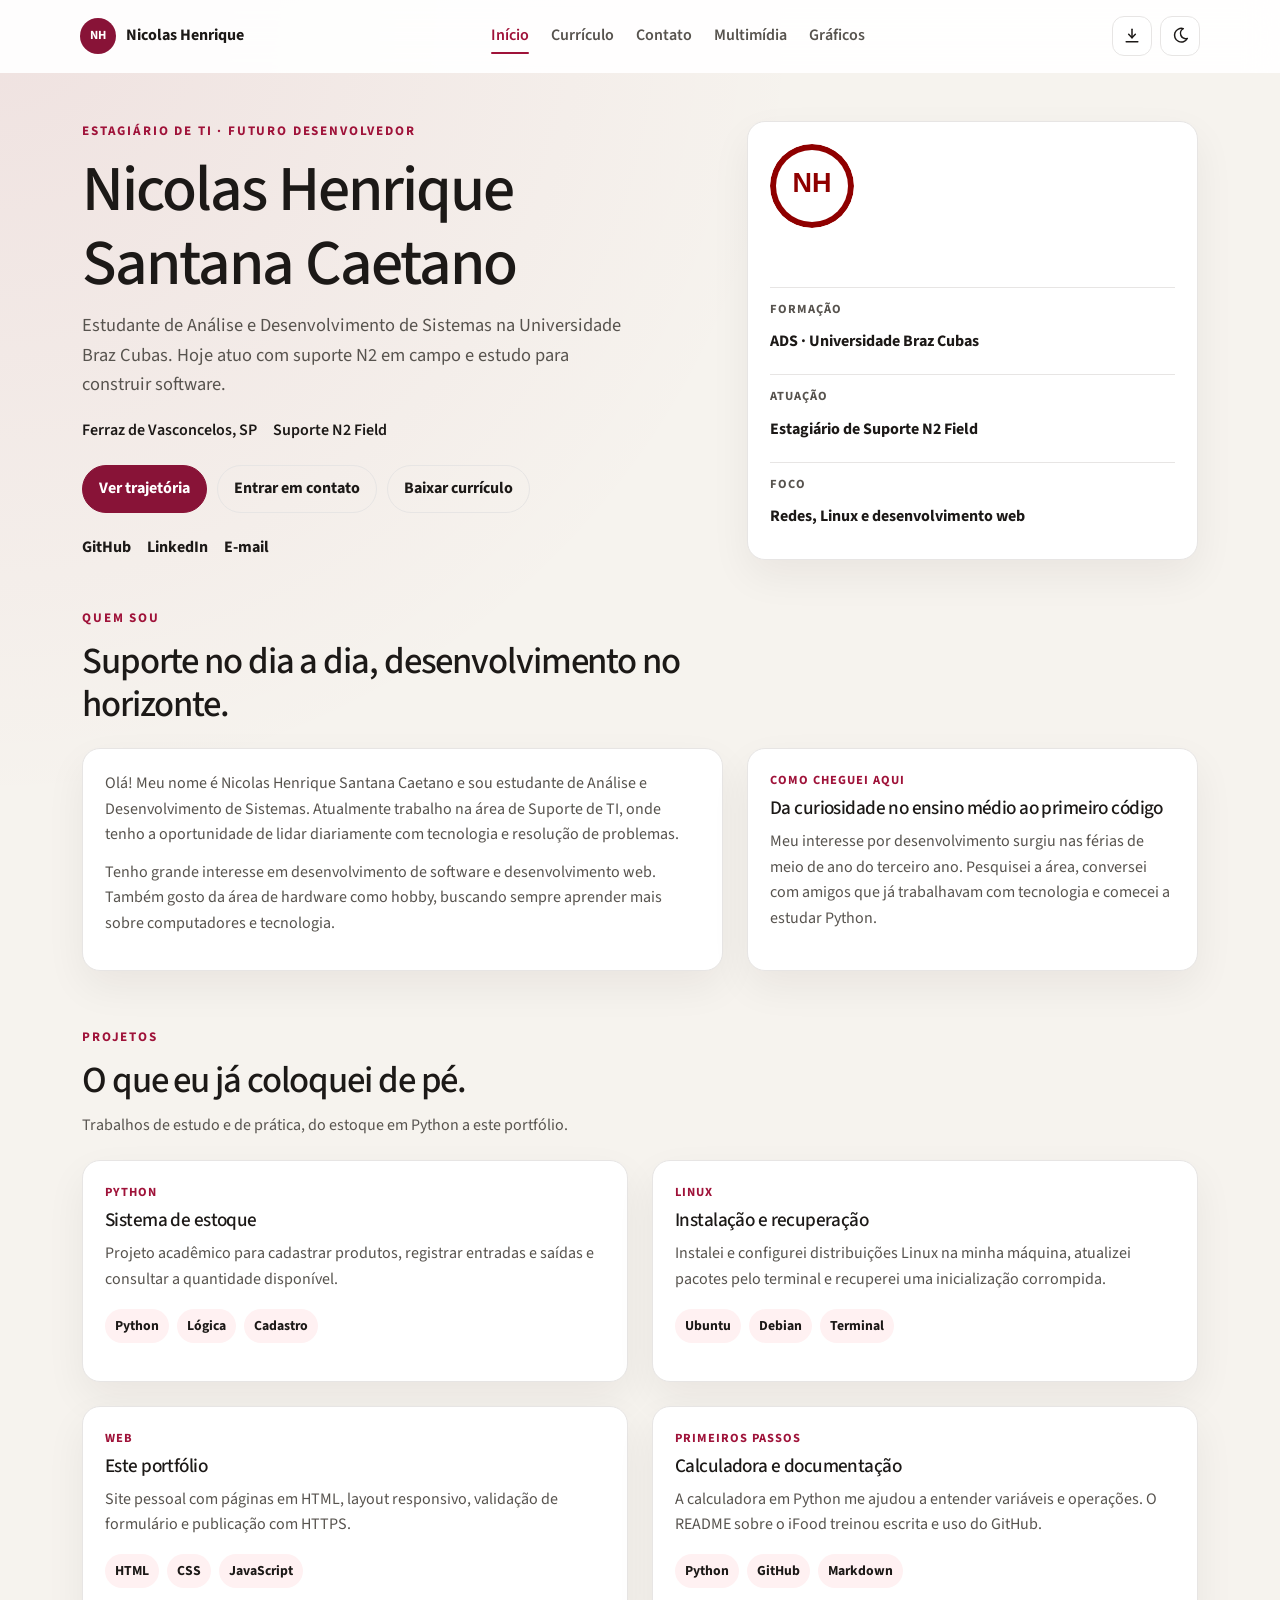
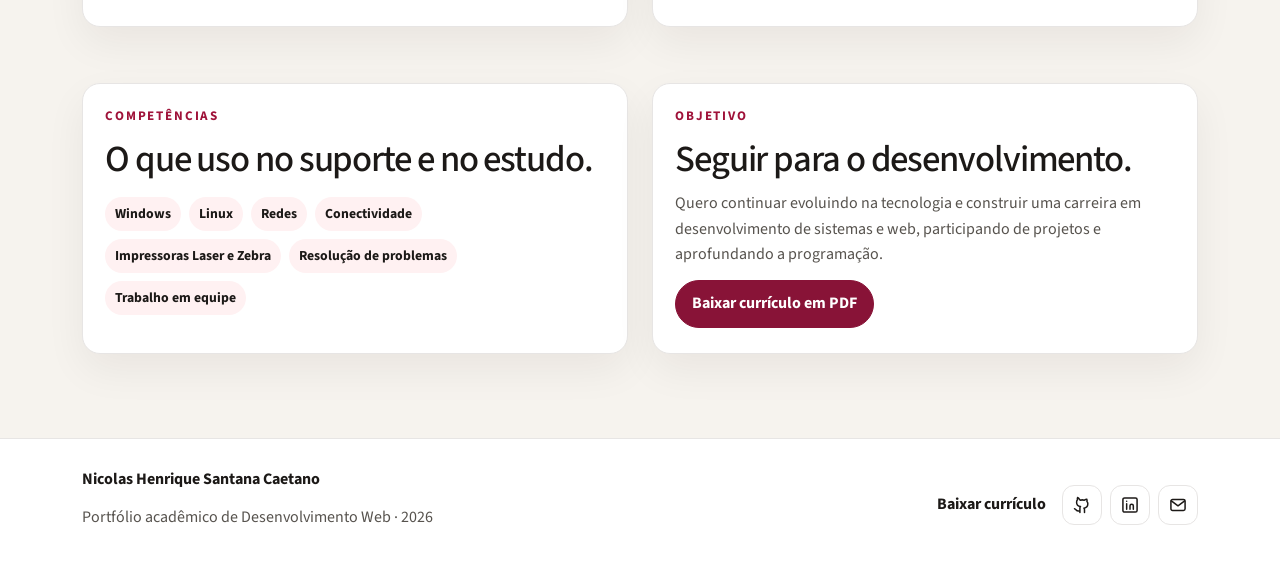
==== commit 932e1745: "Reorganiza o portfólio com navegação, seções e currículo para download. O site passa a apresentar a " ====
--- a/index.html
+++ b/index.html
@@ -5,127 +5,182 @@
     <meta charset="UTF-8">
     <meta name="viewport" content="width=device-width, initial-scale=1.0">
     <title>Nicolas Henrique | Portfólio</title>
+    <link rel="icon" href="img/monograma.svg" type="image/svg+xml">
+    <link rel="preconnect" href="https://fonts.googleapis.com">
+    <link rel="preconnect" href="https://fonts.gstatic.com" crossorigin>
+    <link href="https://fonts.googleapis.com/css2?family=Source+Sans+3:wght@400;600;700&display=swap" rel="stylesheet">
     <link href="https://cdn.jsdelivr.net/npm/bootstrap@5.3.3/dist/css/bootstrap.min.css" rel="stylesheet" integrity="sha384-QWTKZyjpPEjISv5WaRU9OFeRpok6YctnYmDr5pNlyT2bRjXh0JMhjY6hW+ALEwIH" crossorigin="anonymous">
     <link rel="stylesheet" href="css/estilos.css">
 </head>
 
 <body>
-
     <a class="skip-link" href="#conteudo">Pular para o conteúdo</a>
     <div id="site-header"></div>
 
-    <main id="conteudo" class="container py-4" tabindex="-1">
+    <main id="conteudo" class="page-shell" tabindex="-1">
         <section class="hero">
-            <div class="hero-layout">
-                <img class="hero-avatar img-fluid" src="img/monograma.svg" width="112" height="112" alt="Monograma com as iniciais NH de Nicolas Henrique Santana Caetano">
-                <div>
-                    <h1>Nicolas Henrique Santana Caetano</h1>
-                    <p>Estudante de Análise e Desenvolvimento de Sistemas | Suporte de TI | Futuro Desenvolvedor</p>
+            <div class="container">
+                <div class="row g-4 hero-grid">
+                    <div class="col-12 col-lg-7">
+                        <p class="eyebrow">Estagiário de TI · Futuro desenvolvedor</p>
+                        <h1>Nicolas Henrique Santana Caetano</h1>
+                        <p class="lede">Estudante de Análise e Desenvolvimento de Sistemas na Universidade Braz Cubas. Hoje atuo com suporte N2 em campo e estudo para construir software.</p>
+                        <p class="hero-meta">
+                            <span>Ferraz de Vasconcelos, SP</span>
+                            <span>Suporte N2 Field</span>
+                        </p>
+                        <div class="hero-actions">
+                            <a class="button" href="pages/curriculo.html">Ver trajetória</a>
+                            <a class="button button-ghost" href="pages/formulario.html">Entrar em contato</a>
+                            <a class="button button-ghost" href="files/curriculo-nicolas-henrique.pdf" download>Baixar currículo</a>
+                        </div>
+                        <div class="link-row">
+                            <a href="https://github.com/nicolassantana1106-cmd" target="_blank" rel="noopener noreferrer">GitHub</a>
+                            <a href="https://www.linkedin.com/in/nicolas-henrique-santana-caetano-230b453a9/" target="_blank" rel="noopener noreferrer">LinkedIn</a>
+                            <a href="mailto:nicolassantana1106@gmail.com">E-mail</a>
+                        </div>
+                    </div>
+                    <div class="col-12 col-lg-5">
+                        <aside class="profile-card">
+                            <img class="hero-avatar img-fluid" src="img/monograma.svg" width="84" height="84" alt="Monograma com as iniciais NH de Nicolas Henrique Santana Caetano">
+                            <dl class="fact-list">
+                                <div>
+                                    <dt>Formação</dt>
+                                    <dd>ADS · Universidade Braz Cubas</dd>
+                                </div>
+                                <div>
+                                    <dt>Atuação</dt>
+                                    <dd>Estagiário de Suporte N2 Field</dd>
+                                </div>
+                                <div>
+                                    <dt>Foco</dt>
+                                    <dd>Redes, Linux e desenvolvimento web</dd>
+                                </div>
+                            </dl>
+                        </aside>
+                    </div>
                 </div>
             </div>
         </section>
 
-        <section>
-            <h2>Quem Sou</h2>
-
-            <p>
-                Olá! Meu nome é Nicolas Henrique Santana Caetano e sou estudante de
-                Análise e Desenvolvimento de Sistemas. Atualmente trabalho na área de
-                Suporte de TI, onde tenho a oportunidade de lidar diariamente com
-                tecnologia e resolução de problemas.
-            </p>
-
-            <p>
-                Tenho grande interesse em desenvolvimento de software e desenvolvimento
-                web. Também gosto da área de hardware como hobby, buscando sempre
-                aprender mais sobre computadores e tecnologia.
-            </p>
-        </section>
-
-        <section>
-            <h2>Minha Trajetória</h2>
-
-            <p>
-                Meu interesse por desenvolvimento surgiu durante as férias de meio de
-                ano do terceiro ano do ensino médio. Nesse período comecei a pesquisar
-                sobre a área de tecnologia e recebi conselhos de amigos que já atuavam
-                profissionalmente no setor.
-            </p>
-
-            <p>
-                A partir desse interesse comecei meus estudos em Python, linguagem que
-                me proporcionou meus primeiros contatos com programação e lógica de
-                desenvolvimento.
-            </p>
-        </section>
-
-        <section>
-            <h2>Projetos</h2>
-
-            <div class="projetos-flex">
-
-                <article class="card">
-                    <h3>Sistema de Estoque</h3>
-                    <p>
-                        Projeto acadêmico desenvolvido durante a faculdade com foco no
-                        controle de produtos. O sistema permitia cadastrar produtos,
-                        registrar entradas e saídas e consultar quantidades disponíveis
-                        em estoque.
-                    </p>
-                </article>
-
-                <article class="card">
-                    <h3>Calculadora em Python</h3>
-                    <p>
-                        Um dos primeiros projetos que desenvolvi durante meus estudos de
-                        programação. Foi importante para compreender lógica, variáveis e
-                        operações matemáticas.
-                    </p>
-                </article>
-
-                <article class="card">
-                    <h3>Currículo em HTML</h3>
-                    <p>
-                        Projeto acadêmico realizado utilizando HTML para praticar a criação
-                        de páginas web e a estruturação de conteúdo utilizando marcação
-                        semântica.
-                    </p>
-                </article>
-
-                <article class="card">
-                    <h3>README sobre a História do iFood</h3>
-                    <p>
-                        Documento criado para apresentar a evolução e o crescimento da
-                        empresa iFood, reforçando conhecimentos sobre documentação e uso do
-                        GitHub.
-                    </p>
-                </article>
-
+        <section class="section">
+            <div class="container">
+                <div class="section-heading">
+                    <p class="eyebrow">Quem sou</p>
+                    <h2>Suporte no dia a dia, desenvolvimento no horizonte.</h2>
+                </div>
+                <div class="row g-4">
+                    <div class="col-12 col-lg-7">
+                        <div class="panel">
+                            <p>Olá! Meu nome é Nicolas Henrique Santana Caetano e sou estudante de Análise e Desenvolvimento de Sistemas. Atualmente trabalho na área de Suporte de TI, onde tenho a oportunidade de lidar diariamente com tecnologia e resolução de problemas.</p>
+                            <p>Tenho grande interesse em desenvolvimento de software e desenvolvimento web. Também gosto da área de hardware como hobby, buscando sempre aprender mais sobre computadores e tecnologia.</p>
+                        </div>
+                    </div>
+                    <div class="col-12 col-lg-5">
+                        <div class="panel">
+                            <p class="kicker">Como cheguei aqui</p>
+                            <h3>Da curiosidade no ensino médio ao primeiro código</h3>
+                            <p>Meu interesse por desenvolvimento surgiu nas férias de meio de ano do terceiro ano. Pesquisei a área, conversei com amigos que já trabalhavam com tecnologia e comecei a estudar Python.</p>
+                        </div>
+                    </div>
+                </div>
             </div>
         </section>
 
-        <section>
-            <h2>Objetivos Profissionais</h2>
-
-            <p>
-                Meu principal objetivo é continuar evoluindo na área da tecnologia e
-                construir uma carreira voltada para desenvolvimento de sistemas e
-                desenvolvimento web.
-            </p>
-
-            <p>
-                Pretendo aprofundar meus conhecimentos em programação, participar de
-                novos projetos e atuar profissionalmente como desenvolvedor no futuro.
-            </p>
+        <section class="section">
+            <div class="container">
+                <div class="section-heading">
+                    <p class="eyebrow">Projetos</p>
+                    <h2>O que eu já coloquei de pé.</h2>
+                    <p>Trabalhos de estudo e de prática, do estoque em Python a este portfólio.</p>
+                </div>
+                <div class="row g-4 project-grid">
+                    <article class="col-12 col-md-6">
+                        <div class="project-card">
+                            <span class="kicker">Python</span>
+                            <h3>Sistema de estoque</h3>
+                            <p>Projeto acadêmico para cadastrar produtos, registrar entradas e saídas e consultar a quantidade disponível.</p>
+                            <ul class="tags">
+                                <li>Python</li>
+                                <li>Lógica</li>
+                                <li>Cadastro</li>
+                            </ul>
+                        </div>
+                    </article>
+                    <article class="col-12 col-md-6">
+                        <div class="project-card">
+                            <span class="kicker">Linux</span>
+                            <h3>Instalação e recuperação</h3>
+                            <p>Instalei e configurei distribuições Linux na minha máquina, atualizei pacotes pelo terminal e recuperei uma inicialização corrompida.</p>
+                            <ul class="tags">
+                                <li>Ubuntu</li>
+                                <li>Debian</li>
+                                <li>Terminal</li>
+                            </ul>
+                        </div>
+                    </article>
+                    <article class="col-12 col-md-6">
+                        <div class="project-card">
+                            <span class="kicker">Web</span>
+                            <h3>Este portfólio</h3>
+                            <p>Site pessoal com páginas em HTML, layout responsivo, validação de formulário e publicação com HTTPS.</p>
+                            <ul class="tags">
+                                <li>HTML</li>
+                                <li>CSS</li>
+                                <li>JavaScript</li>
+                            </ul>
+                        </div>
+                    </article>
+                    <article class="col-12 col-md-6">
+                        <div class="project-card">
+                            <span class="kicker">Primeiros passos</span>
+                            <h3>Calculadora e documentação</h3>
+                            <p>A calculadora em Python me ajudou a entender variáveis e operações. O README sobre o iFood treinou escrita e uso do GitHub.</p>
+                            <ul class="tags">
+                                <li>Python</li>
+                                <li>GitHub</li>
+                                <li>Markdown</li>
+                            </ul>
+                        </div>
+                    </article>
+                </div>
+            </div>
         </section>
 
+        <section class="section">
+            <div class="container">
+                <div class="row g-4">
+                    <div class="col-12 col-lg-6">
+                        <div class="panel">
+                            <p class="eyebrow">Competências</p>
+                            <h2>O que uso no suporte e no estudo.</h2>
+                            <ul class="skill-cloud tags">
+                                <li>Windows</li>
+                                <li>Linux</li>
+                                <li>Redes</li>
+                                <li>Conectividade</li>
+                                <li>Impressoras Laser e Zebra</li>
+                                <li>Resolução de problemas</li>
+                                <li>Trabalho em equipe</li>
+                            </ul>
+                        </div>
+                    </div>
+                    <div class="col-12 col-lg-6">
+                        <div class="panel">
+                            <p class="eyebrow">Objetivo</p>
+                            <h2>Seguir para o desenvolvimento.</h2>
+                            <p>Quero continuar evoluindo na tecnologia e construir uma carreira em desenvolvimento de sistemas e web, participando de projetos e aprofundando a programação.</p>
+                            <a class="button" href="files/curriculo-nicolas-henrique.pdf" download>Baixar currículo em PDF</a>
+                        </div>
+                    </div>
+                </div>
+            </div>
+        </section>
     </main>
 
     <div id="site-footer"></div>
-
     <script src="js/includes.js" data-header-path="components/header.html" data-footer-path="components/footer.html"></script>
     <script src="js/scripts.js"></script>
-
 </body>
 
 </html>
--- a/css/estilos.css
+++ b/css/estilos.css
@@ -1,73 +1,119 @@
+:root {
+    --bg: #f6f3ee;
+    --surface: #ffffff;
+    --ink: #1c1917;
+    --muted: #57534e;
+    --line: #e7e5e4;
+    --accent: #9f1239;
+    --accent-strong: #881337;
+    --accent-soft: #fff1f2;
+    --button-text: #ffffff;
+    --success: #166534;
+    --danger: #9f1239;
+    --shadow: 0 16px 40px rgba(28, 25, 23, 0.06);
+    --header-h: 72px;
+    --font: "Source Sans 3", "Segoe UI", sans-serif;
+    --radius: 18px;
+}
+
+body.dark {
+    --bg: #100e0c;
+    --surface: #1c1917;
+    --ink: #fafaf9;
+    --muted: #d6d3d1;
+    --line: #44403c;
+    --accent: #fda4af;
+    --accent-strong: #be123c;
+    --accent-soft: #3f1d24;
+    --button-text: #ffffff;
+    --success: #86efac;
+    --danger: #fecdd3;
+    --shadow: 0 16px 40px rgba(0, 0, 0, 0.35);
+}
+
 * {
     box-sizing: border-box;
 }
 
-:root {
-    --bg: #f4f4f4;
-    --bg-panel: #ffffff;
-    --bg-soft: #f7f7f7;
-    --text: #333333;
-    --muted: #555555;
-    --primary: #d50000;
-    --primary-dark: #b30000;
-    --border: #d9d9d9;
-    --shadow: rgba(0, 0, 0, 0.12);
-    --button-text: #ffffff;
-    --button-bg: #d50000;
-    --button-bg-hover: #b30000;
-    --heading: #b00000;
-    --success: #2e7d32;
-    --danger: #c62828;
-    --warning: #f9a825;
-}
-
-body.dark {
-    --bg: #121212;
-    --bg-panel: #1d1d1d;
-    --bg-soft: #2a2a2a;
-    --text: #f2f2f2;
-    --muted: #d5d5d5;
-    --primary: #ff4d4d;
-    --primary-dark: #d90000;
-    --border: #3f3f3f;
-    --shadow: rgba(0, 0, 0, 0.35);
-    --button-text: #ffffff;
-    --button-bg: #c62828;
-    --button-bg-hover: #b71c1c;
-    --heading: #ff8a80;
-    --success: #81c784;
-    --danger: #ffcdd2;
-    --warning: #ffcc80;
-}
-
 html {
-    width: 100%;
-    overflow-x: hidden;
+    scroll-behavior: smooth;
 }
 
 body {
     margin: 0;
+    min-height: 100vh;
+    font-family: var(--font);
+    background:
+        radial-gradient(circle at top left, rgba(159, 18, 57, 0.08), transparent 32%),
+        var(--bg);
+    color: var(--ink);
+    line-height: 1.6;
+}
+
+body.menu-open {
+    overflow: hidden;
+}
+
+img,
+video,
+svg,
+canvas,
+iframe {
+    max-width: 100%;
+}
+
+a {
+    color: var(--accent);
+}
+
+p {
+    margin: 0 0 12px;
+    color: var(--muted);
+}
+
+h1,
+h2,
+h3 {
+    margin: 0 0 10px;
+    color: var(--ink);
+    line-height: 1.15;
+    letter-spacing: -0.03em;
+}
+
+h1 {
+    font-size: clamp(2.2rem, 5vw, 4rem);
+}
+
+h2 {
+    font-size: clamp(1.7rem, 3vw, 2.3rem);
+}
+
+h3 {
+    font-size: 1.2rem;
+}
+
+.sr-only {
+    position: absolute;
+    width: 1px;
+    height: 1px;
     padding: 0;
-    width: 100%;
-    overflow-x: hidden;
-    font-family: Arial, Helvetica, sans-serif;
-    background-color: var(--bg);
-    color: var(--text);
-    line-height: 1.6;
-    transition: background-color 0.25s ease, color 0.25s ease;
+    margin: -1px;
+    overflow: hidden;
+    clip: rect(0, 0, 0, 0);
+    white-space: nowrap;
+    border: 0;
 }
 
 .skip-link {
     position: absolute;
-    top: 8px;
-    left: 8px;
-    z-index: 1100;
+    top: 12px;
+    left: 12px;
+    z-index: 1200;
     padding: 8px 12px;
-    color: #111111;
+    color: #1c1917;
     background: #ffffff;
-    border: 2px solid currentColor;
-    border-radius: 4px;
-    transform: translateY(-150%);
+    border-radius: 8px;
+    transform: translateY(-160%);
 }
 
 .skip-link:focus {
@@ -75,516 +121,622 @@
 }
 
 :focus-visible {
-    outline: 3px solid #111111;
+    outline: 3px solid var(--accent);
     outline-offset: 3px;
 }
 
-body.dark :focus-visible {
-    outline-color: #ffffff;
-}
-
-header a:focus-visible,
-header button:focus-visible {
-    outline: 3px solid #ffffff;
-    outline-offset: 3px;
-}
-
-.main-nav a[aria-current="page"] {
-    background-color: rgba(0, 0, 0, 0.2);
-    text-decoration: underline;
-    text-underline-offset: 0.2em;
-}
-
-header {
-    background: linear-gradient(135deg, #d50000 0%, #8f0000 100%);
-    color: white;
-    padding: 12px 16px 10px;
-    box-shadow: 0 8px 20px rgba(139, 0, 0, 0.16);
-}
-
-header.site-header {
+.site-header {
+    position: sticky;
+    top: 0;
+    z-index: 1000;
+    background: var(--surface);
+    background: color-mix(in srgb, var(--surface) 92%, transparent);
+    border-bottom: 1px solid transparent;
+    backdrop-filter: blur(16px);
+}
+
+.site-header.is-scrolled {
+    border-bottom-color: var(--line);
+    box-shadow: var(--shadow);
+}
+
+.header-bar {
     display: flex;
     align-items: center;
     justify-content: space-between;
-    gap: 16px;
+    gap: 20px;
+    width: min(1120px, calc(100% - 32px));
+    height: var(--header-h);
+    margin: 0 auto;
+}
+
+.wordmark {
+    display: inline-flex;
+    align-items: center;
+    gap: 10px;
+    color: var(--ink);
+    text-decoration: none;
+    font-weight: 700;
+}
+
+.wordmark-mark {
+    display: grid;
+    place-items: center;
+    width: 36px;
+    height: 36px;
+    border-radius: 50%;
+    background: var(--accent-strong);
+    color: var(--button-text);
+    font-size: 0.78rem;
+    letter-spacing: 0.04em;
+}
+
+.wordmark-name {
+    font-size: 1rem;
+}
+
+.menu,
+.drawer-links {
+    display: flex;
+    gap: 22px;
+    margin: 0;
+    padding: 0;
+    list-style: none;
+}
+
+.menu a,
+.drawer-links a {
+    position: relative;
+    color: var(--muted);
+    text-decoration: none;
+    font-weight: 600;
+}
+
+.menu a:hover,
+.drawer-links a:hover,
+.menu a[aria-current="page"],
+.drawer-links a[aria-current="page"] {
+    color: var(--accent);
+}
+
+.menu a[aria-current="page"]::after {
+    content: "";
+    position: absolute;
+    left: 0;
+    right: 0;
+    bottom: -8px;
+    height: 2px;
+    border-radius: 99px;
+    background: var(--accent);
+}
+
+.header-actions {
+    display: flex;
+    align-items: center;
+    gap: 8px;
+}
+
+.icon-button,
+.theme-toggle,
+.menu-toggle {
+    display: inline-grid;
+    place-items: center;
+    width: 40px;
+    height: 40px;
+    padding: 0;
+    border: 1px solid var(--line);
+    border-radius: 12px;
+    background: var(--surface);
+    color: var(--ink);
+    cursor: pointer;
+}
+
+.icon-button svg,
+.theme-toggle svg,
+.menu-toggle svg {
+    width: 20px;
+    height: 20px;
+    fill: none;
+    stroke: currentColor;
+    stroke-width: 1.8;
+    stroke-linecap: round;
+    stroke-linejoin: round;
+}
+
+.icon-sun,
+.menu-toggle .icon-close,
+.menu-toggle.is-open .icon-menu {
+    display: none;
+}
+
+body.dark .icon-moon {
+    display: none;
+}
+
+body.dark .icon-sun {
+    display: block;
+}
+
+.menu-toggle.is-open .icon-close {
+    display: block;
+}
+
+.menu-toggle {
+    display: none;
+}
+
+.mobile-drawer {
+    width: min(1120px, calc(100% - 32px));
+    margin: 0 auto 16px;
+    padding: 8px 0 12px;
+}
+
+.mobile-drawer[hidden] {
+    display: none;
+}
+
+.drawer-links {
+    flex-direction: column;
+    gap: 4px;
+    margin-bottom: 12px;
+}
+
+.drawer-links a {
+    display: block;
+    padding: 12px 4px;
+    border-bottom: 1px solid var(--line);
+}
+
+.page-shell {
+    padding-bottom: 56px;
+}
+
+.hero {
+    padding: 48px 0 20px;
+}
+
+.hero-grid,
+.split,
+.project-grid,
+.media-grid,
+.contact-layout {
+    align-items: stretch;
+}
+
+.eyebrow {
+    margin: 0 0 12px;
+    color: var(--accent);
+    font-size: 0.82rem;
+    font-weight: 700;
+    letter-spacing: 0.14em;
+    text-transform: uppercase;
+}
+
+.lede {
+    max-width: 62ch;
+    font-size: 1.15rem;
+    color: var(--muted);
+}
+
+.hero-meta {
+    display: flex;
     flex-wrap: wrap;
-    padding-bottom: 12px;
-    position: sticky;
-    top: 0;
-    z-index: 900;
-}
-
-.brand-block {
-    flex: 1 1 220px;
-    min-width: 0;
-    text-align: left;
-}
-
-.brand-name {
-    display: inline-block;
-    color: white;
-    font-size: clamp(0.95rem, 1.5vw, 1.35rem);
-    font-weight: 700;
-    letter-spacing: 0.02em;
-    text-transform: none;
-}
-
-.header-actions {
-    display: flex;
-    align-items: center;
-    gap: 12px;
+    gap: 8px 16px;
+    margin: 18px 0 22px;
+    color: var(--ink);
+    font-weight: 600;
+}
+
+.hero-actions,
+.button-row {
+    display: flex;
     flex-wrap: wrap;
-    justify-content: flex-end;
-}
-
-.main-nav {
-    background: transparent;
-    position: static;
-}
-
-.main-nav .menu {
-    flex-direction: row;
-    flex-wrap: wrap;
-    justify-content: flex-start;
-    gap: 6px;
-}
-
-.hero {
-    background: linear-gradient(135deg, rgba(213, 0, 0, 0.08), rgba(179, 0, 0, 0.12));
-    border-radius: 18px;
-    padding: 30px 20px;
-    margin: 0 15px 20px;
-    border: 1px solid rgba(213, 0, 0, 0.08);
-}
-
-.hero-layout {
-    display: flex;
-    flex-direction: column;
-    align-items: center;
-    gap: 18px;
-    text-align: center;
-}
-
-.hero-avatar {
-    width: 112px;
-    height: 112px;
-    border-radius: 50%;
-    flex: 0 0 auto;
-    background-color: #ffffff;
-}
-
-.hero h1 {
-    margin: 0 0 10px;
-    color: var(--heading);
-    font-size: clamp(2rem, 3vw, 3rem);
-    line-height: 1.15;
-}
-
-.hero p {
-    margin: 0;
-    color: var(--text);
-    font-size: 1.05rem;
-    line-height: 1.6;
-}
-
-.menu {
-    display: flex;
-    flex-direction: column;
-    flex-wrap: wrap;
+    gap: 10px;
+}
+
+.button,
+button.button,
+.botoes button {
+    display: inline-flex;
     align-items: center;
     justify-content: center;
+    width: auto;
+    min-height: 44px;
+    padding: 10px 16px;
+    border: 1px solid var(--accent-strong);
+    border-radius: 999px;
+    background: var(--accent-strong);
+    color: var(--button-text);
+    font: inherit;
+    font-weight: 700;
+    text-decoration: none;
+    cursor: pointer;
+}
+
+.button:hover,
+.botoes button:hover {
+    background: var(--accent);
+    color: var(--button-text);
+}
+
+.button-ghost {
+    background: transparent;
+    color: var(--ink);
+    border-color: var(--line);
+}
+
+.button-ghost:hover {
+    background: var(--accent-soft);
+    color: var(--ink);
+}
+
+.button-block {
+    width: 100%;
+}
+
+.link-row {
+    display: flex;
+    flex-wrap: wrap;
+    gap: 8px 16px;
+    margin-top: 22px;
+}
+
+.link-row a {
+    color: var(--ink);
+    font-weight: 700;
+    text-decoration: none;
+}
+
+.link-row a:hover {
+    color: var(--accent);
+}
+
+.profile-card,
+.panel,
+.project-card,
+.media-card,
+.timeline-item,
+.chart-frame {
+    height: 100%;
+    padding: 22px;
+    border: 1px solid var(--line);
+    border-radius: var(--radius);
+    background: var(--surface);
+    box-shadow: var(--shadow);
+}
+
+.profile-card {
+    display: grid;
+    justify-items: start;
+    gap: 14px;
+}
+
+.hero-avatar {
+    width: 84px;
+    height: 84px;
+    border-radius: 50%;
+    background: #ffffff;
+}
+
+.fact-list {
+    display: grid;
+    gap: 12px;
+    width: 100%;
+    margin: 0;
+}
+
+.fact-list div {
+    display: grid;
+    gap: 2px;
+    padding-top: 12px;
+    border-top: 1px solid var(--line);
+}
+
+.fact-list dt {
+    color: var(--muted);
+    font-size: 0.78rem;
+    font-weight: 700;
+    letter-spacing: 0.08em;
+    text-transform: uppercase;
+}
+
+.fact-list dd {
+    margin: 0;
+    color: var(--ink);
+    font-weight: 700;
+}
+
+.section {
+    padding: 28px 0;
+}
+
+.section-heading {
+    max-width: 680px;
+    margin-bottom: 22px;
+}
+
+.project-card p,
+.timeline-item p,
+.media-card p {
+    margin-top: 8px;
+}
+
+.tags {
+    display: flex;
+    flex-wrap: wrap;
     gap: 8px;
+    margin-top: 16px;
+    padding: 0;
     list-style: none;
+}
+
+.tags li,
+.skill-chip {
+    padding: 6px 10px;
+    border-radius: 999px;
+    background: var(--accent-soft);
+    color: var(--ink);
+    font-size: 0.86rem;
+    font-weight: 700;
+}
+
+.skill-cloud {
+    display: flex;
+    flex-wrap: wrap;
+    gap: 8px;
+}
+
+.timeline {
+    display: grid;
+    gap: 14px;
+}
+
+.timeline-item ul {
+    margin: 12px 0 0;
+    padding-left: 18px;
+    color: var(--muted);
+}
+
+.kicker {
+    display: block;
+    margin-bottom: 6px;
+    color: var(--accent);
+    font-size: 0.78rem;
+    font-weight: 700;
+    letter-spacing: 0.08em;
+    text-transform: uppercase;
+}
+
+.contact-layout .panel form {
+    display: grid;
+    gap: 14px;
+}
+
+form p,
+.field {
+    display: grid;
+    gap: 6px;
     margin: 0;
-    padding: 12px;
-}
-
-.menu li {
-    margin: 0;
-}
-
-.menu a {
-    display: block;
-    color: white;
-    text-decoration: none;
-    font-weight: bold;
-    padding: 7px 10px;
-    border-radius: 5px;
-    font-size: 0.9rem;
-}
-
-.menu a:hover {
-    color: gold;
-    background-color: rgba(0, 0, 0, 0.08);
-}
-
-main {
-    width: 100%;
-    max-width: 1200px;
-    margin: 0 auto;
-    padding: 15px;
-}
-
-section {
-    width: 100%;
-    background-color: var(--bg-panel);
-    padding: 18px;
-    margin-bottom: 20px;
-    border-radius: 10px;
-    box-shadow: 0 2px 8px var(--shadow);
-}
-
-h2,
-h3 {
-    color: var(--heading);
-}
-
-ul li {
-    margin-bottom: 8px;
-}
-
-.projetos-flex {
-    display: flex;
-    flex-direction: column;
-    flex-wrap: wrap;
-    gap: 15px;
-}
-
-.projetos-flex article {
-    width: 100%;
-    padding: 15px;
-    background-color: var(--bg-soft);
-    border-left: 4px solid var(--primary);
-    border-radius: 6px;
-}
-
-.grid-curriculo {
-    display: grid;
-    grid-template-columns: 1fr;
-    gap: 16px;
-}
-
-.grid-curriculo section {
-    margin-bottom: 0;
-}
-
-form {
-    display: flex;
-    flex-direction: column;
-    width: 100%;
-}
-
-form p {
-    display: flex;
-    flex-direction: column;
-    margin: 0 0 15px;
 }
 
 label {
-    margin-bottom: 5px;
+    font-weight: 700;
 }
 
 input,
 select,
 textarea {
     width: 100%;
-    max-width: 100%;
-    padding: 10px;
-    margin-bottom: 5px;
-    border: 1px solid var(--border);
-    border-radius: 5px;
+    padding: 12px 14px;
+    border: 1px solid var(--line);
+    border-radius: 12px;
+    background: var(--bg);
+    color: var(--ink);
     font: inherit;
-    background-color: var(--bg-panel);
-    color: var(--text);
-}
-
-input:focus,
-select:focus,
-textarea:focus {
-    outline: 2px solid rgba(213, 0, 0, 0.25);
-    border-color: var(--primary);
 }
 
 textarea {
     resize: vertical;
-}
-
-fieldset {
-    width: 100%;
-    margin-bottom: 20px;
-    border: 1px solid var(--border);
-    border-radius: 5px;
+    min-height: 140px;
 }
 
 .opcoes {
     display: flex;
-    flex-direction: column;
+    flex-wrap: wrap;
+    gap: 12px 18px;
+}
+
+.opcoes label,
+.checkbox {
+    display: flex;
+    align-items: center;
     gap: 8px;
-}
-
-.opcoes label {
-    display: flex;
-    align-items: center;
-    gap: 5px;
+    font-weight: 600;
 }
 
 .opcoes input,
 .checkbox input {
-    width: auto;
+    width: 18px;
+    height: 18px;
     margin: 0;
 }
 
-.checkbox {
-    display: flex;
-    flex-direction: row;
-    align-items: center;
-    gap: 8px;
+fieldset {
+    margin: 0;
+    padding: 14px;
+    border: 1px solid var(--line);
+    border-radius: 12px;
 }
 
 .botoes {
     display: flex;
-    flex-direction: column;
+    flex-wrap: wrap;
     gap: 10px;
 }
 
-button {
-    width: 100%;
-    background-color: var(--button-bg);
-    color: var(--button-text);
-    border: none;
-    padding: 12px;
-    border-radius: 5px;
-    cursor: pointer;
-    font-weight: bold;
-    transition: background-color 0.2s ease;
-}
-
-button:hover {
-    background-color: var(--button-bg-hover);
-}
-
-.theme-toggle {
-    width: auto;
-    min-width: 120px;
+.field-error {
+    min-height: 1.1em;
+    color: var(--danger);
+    font-size: 0.86rem;
+    font-weight: 700;
+}
+
+.input-error {
+    border-color: var(--danger);
+}
+
+.form-feedback {
+    display: none;
     margin: 0;
-    display: inline-flex;
-    align-items: center;
-    justify-content: center;
-    background-color: rgba(255, 255, 255, 0.12);
-    border: 1px solid rgba(255, 255, 255, 0.5);
-    white-space: nowrap;
-    height: fit-content;
-    box-shadow: 0 4px 12px rgba(0, 0, 0, 0.12);
-    font-size: 0.85rem;
-    padding: 8px 12px;
-}
-
-.multimidia-container {
-    display: flex;
-    flex-direction: column;
-    gap: 20px;
-}
-
-.multimidia-container section {
-    width: 100%;
-}
-
-img,
-video {
+    font-weight: 700;
+}
+
+.form-feedback.is-visible {
     display: block;
-    max-width: 100%;
-    height: auto;
-}
-
-.media-frame {
-    position: relative;
-    width: 100%;
+}
+
+.form-feedback.success {
+    color: var(--success);
+}
+
+.form-feedback.error {
+    color: var(--danger);
+}
+
+.channel-list {
+    display: grid;
+    gap: 12px;
+    margin: 18px 0 0;
+    padding: 0;
+    list-style: none;
+}
+
+.channel-list a {
+    color: var(--ink);
+    font-weight: 700;
+    text-decoration: none;
+}
+
+.media-frame,
+.video-frame,
+.audio-frame {
     overflow: hidden;
-    border-radius: 10px;
-    background: #000;
+    border-radius: 14px;
+    background: #111111;
 }
 
 .video-frame {
     aspect-ratio: 16 / 9;
-    max-width: 900px;
-    margin: 0 auto;
-}
-
-.audio-frame {
-    aspect-ratio: 16 / 9;
-    max-width: 800px;
-    margin: 0 auto;
-}
-
-.media-frame iframe {
+}
+
+.video-frame iframe,
+.mapa {
     display: block;
     width: 100%;
     height: 100%;
     border: 0;
 }
 
-video,
-audio,
-iframe {
-    display: block;
-    margin: 20px auto;
-}
-
-video {
-    width: 100%;
-    max-width: 600px;
-    height: auto;
+.mapa {
+    height: 320px;
+    border-radius: 14px;
 }
 
 audio {
     width: 100%;
-    max-width: 600px;
-}
-
-iframe {
-    max-width: 100%;
-}
-
-.mapa {
-    width: 100%;
-    height: 300px;
-    border: 0;
 }
 
 canvas {
     display: block;
     width: 100%;
-    max-width: 700px;
     height: auto;
-    margin: 20px auto;
-    border: 2px solid #333333;
-    background-color: #ffffff;
-}
-
-svg {
+    margin-top: 16px;
+    border: 1px solid var(--line);
+    border-radius: 14px;
+    background: #ffffff;
+}
+
+.flag-frame svg {
     display: block;
-    width: 100%;
-    max-width: 700px;
+    width: min(100%, 560px);
     height: auto;
-    margin: 20px auto;
-}
-
-.form-feedback {
-    display: none;
-    margin-top: 8px;
-    font-size: 0.9rem;
-    font-weight: bold;
-}
-
-.form-feedback.is-visible {
-    display: block;
-}
-
-.form-feedback.success {
-    color: var(--success);
-}
-
-.form-feedback.error {
-    color: var(--danger);
-}
-
-.field-error {
-    color: var(--danger);
-    font-size: 0.8rem;
-    margin-top: 4px;
-    min-height: 1.2em;
-}
-
-.input-error {
-    border-color: var(--danger);
-    box-shadow: 0 0 0 2px rgba(198, 40, 40, 0.15);
-}
-
-footer {
-    background-color: var(--primary-dark);
-    color: white;
-    padding: 24px 15px 28px;
-    text-align: center;
-    box-shadow: inset 0 1px 0 rgba(255, 255, 255, 0.12);
-}
-
-footer p {
-    margin: 0;
-    line-height: 1.6;
-}
-
-@media (max-width: 900px) {
-    header.site-header {
-        flex-direction: column;
-        align-items: flex-start;
+    margin: 12px auto 0;
+    border-radius: 12px;
+}
+
+.site-footer {
+    border-top: 1px solid var(--line);
+    background: var(--surface);
+}
+
+.footer-bar {
+    display: flex;
+    align-items: center;
+    justify-content: space-between;
+    gap: 20px;
+    padding: 28px 12px;
+}
+
+.footer-name {
+    color: var(--ink);
+    font-weight: 700;
+}
+
+.footer-actions {
+    display: flex;
+    align-items: center;
+    gap: 16px;
+}
+
+.footer-download {
+    color: var(--ink);
+    font-weight: 700;
+    text-decoration: none;
+}
+
+.footer-socials {
+    display: flex;
+    gap: 8px;
+}
+
+@media (max-width: 860px) {
+    .main-nav {
+        display: none;
     }
 
-    .brand-block {
-        flex: 0 0 auto;
+    .menu-toggle {
+        display: inline-grid;
+    }
+
+    .wordmark-name {
+        max-width: 42vw;
+        overflow: hidden;
+        text-overflow: ellipsis;
+        white-space: nowrap;
+    }
+
+    .hero {
+        padding-top: 28px;
+    }
+
+    .hero-actions .button,
+    .botoes button {
         width: 100%;
     }
 
-    .header-actions {
-        width: 100%;
-        justify-content: space-between;
+    .footer-bar,
+    .footer-actions {
         align-items: flex-start;
+        flex-direction: column;
     }
 
-    .main-nav {
-        width: 100%;
+    .mapa {
+        height: 240px;
     }
-
-    .main-nav .menu {
-        width: 100%;
-        justify-content: flex-start;
+}
+
+@media (min-width: 861px) {
+    .mobile-drawer {
+        display: none;
     }
 }
-
-@media (max-width: 600px) {
-    header.site-header {
-        padding: 16px 14px;
-    }
-
-    .header-actions {
-        flex-direction: column;
-        align-items: flex-start;
-        gap: 12px;
-    }
-
-    .main-nav .menu {
-        flex-direction: column;
-        align-items: flex-start;
-        width: 100%;
-        padding: 0;
-    }
-
-    .menu a {
-        width: 100%;
-    }
-
-    .theme-toggle {
-        align-self: flex-start;
-        width: 100%;
-        min-width: 0;
-    }
-}
-
-@media (min-width: 700px) {
-    .menu {
-        flex-direction: row;
-    }
-
-    .botoes {
-        flex-direction: row;
-    }
-
-    .botoes button {
-        width: 48%;
-    }
-
-    .hero-layout {
-        flex-direction: row;
-        align-items: center;
-        text-align: left;
-    }
-}
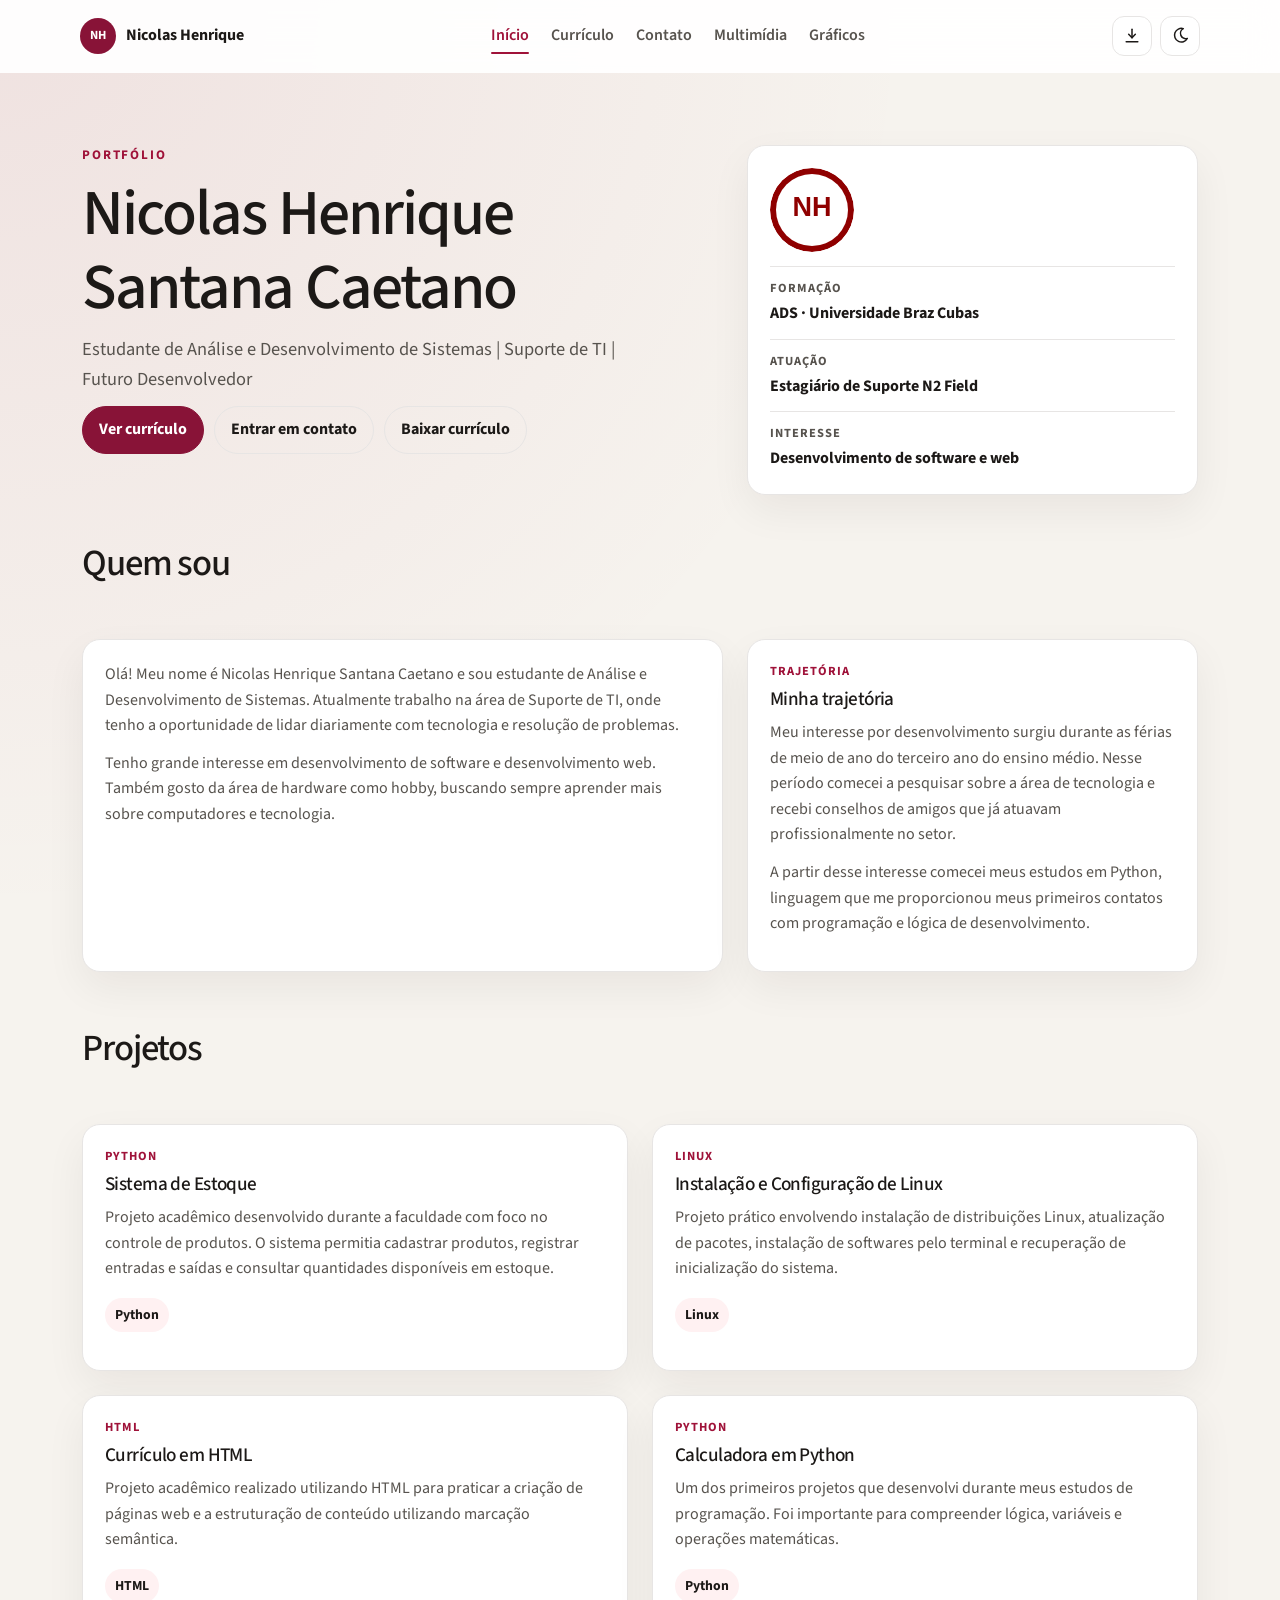
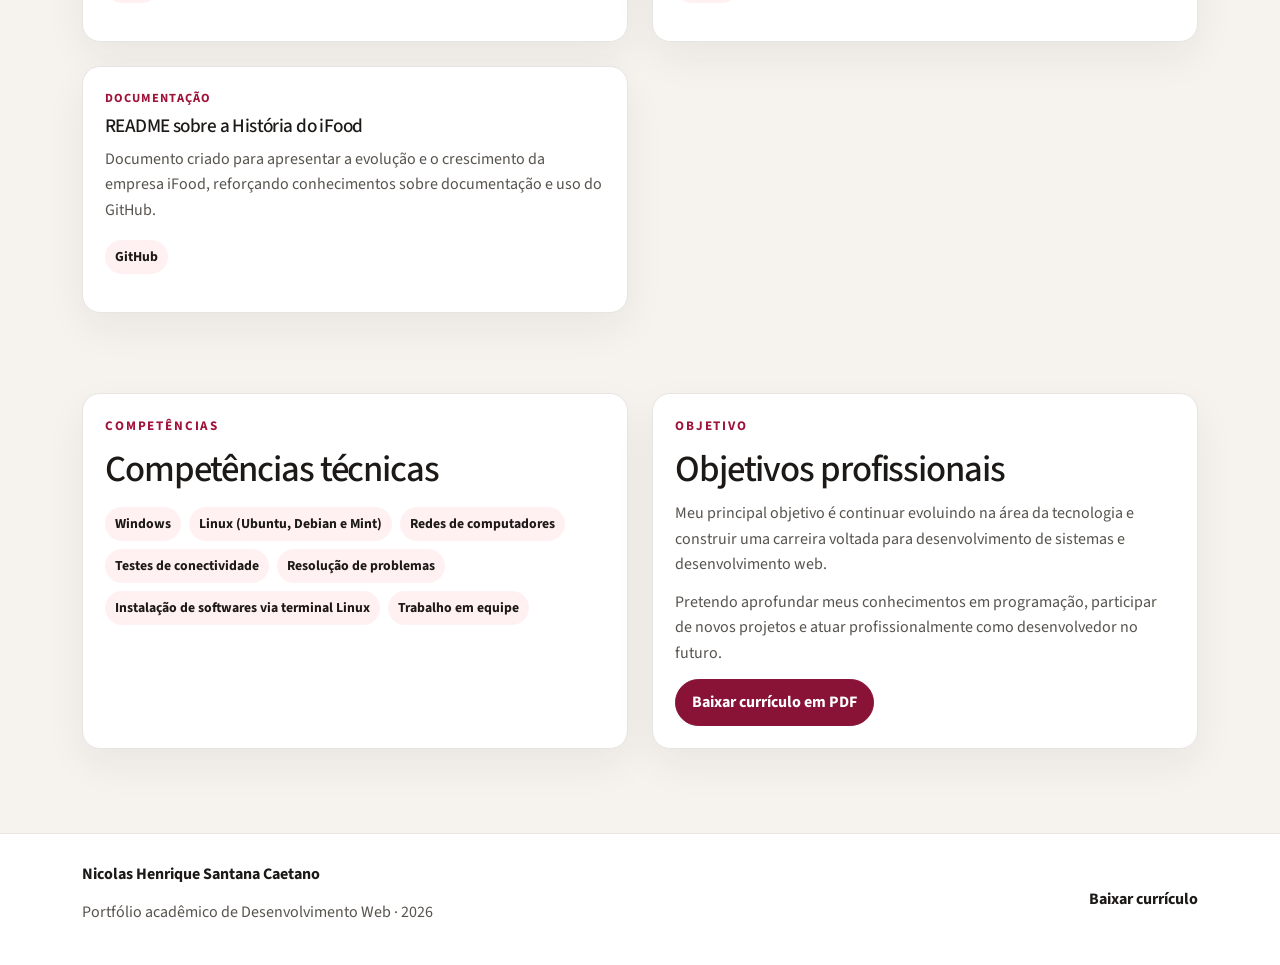
==== commit 05febc34: "Remove links inventados e corrige o espaco entre titulos e cartoes. O texto volta ao que o Nicolas e" ====
--- a/index.html
+++ b/index.html
@@ -22,22 +22,13 @@
             <div class="container">
                 <div class="row g-4 hero-grid">
                     <div class="col-12 col-lg-7">
-                        <p class="eyebrow">Estagiário de TI · Futuro desenvolvedor</p>
+                        <p class="eyebrow">Portfólio</p>
                         <h1>Nicolas Henrique Santana Caetano</h1>
-                        <p class="lede">Estudante de Análise e Desenvolvimento de Sistemas na Universidade Braz Cubas. Hoje atuo com suporte N2 em campo e estudo para construir software.</p>
-                        <p class="hero-meta">
-                            <span>Ferraz de Vasconcelos, SP</span>
-                            <span>Suporte N2 Field</span>
-                        </p>
+                        <p class="lede">Estudante de Análise e Desenvolvimento de Sistemas | Suporte de TI | Futuro Desenvolvedor</p>
                         <div class="hero-actions">
-                            <a class="button" href="pages/curriculo.html">Ver trajetória</a>
+                            <a class="button" href="pages/curriculo.html">Ver currículo</a>
                             <a class="button button-ghost" href="pages/formulario.html">Entrar em contato</a>
                             <a class="button button-ghost" href="files/curriculo-nicolas-henrique.pdf" download>Baixar currículo</a>
-                        </div>
-                        <div class="link-row">
-                            <a href="https://github.com/nicolassantana1106-cmd" target="_blank" rel="noopener noreferrer">GitHub</a>
-                            <a href="https://www.linkedin.com/in/nicolas-henrique-santana-caetano-230b453a9/" target="_blank" rel="noopener noreferrer">LinkedIn</a>
-                            <a href="mailto:nicolassantana1106@gmail.com">E-mail</a>
                         </div>
                     </div>
                     <div class="col-12 col-lg-5">
@@ -53,8 +44,8 @@
                                     <dd>Estagiário de Suporte N2 Field</dd>
                                 </div>
                                 <div>
-                                    <dt>Foco</dt>
-                                    <dd>Redes, Linux e desenvolvimento web</dd>
+                                    <dt>Interesse</dt>
+                                    <dd>Desenvolvimento de software e web</dd>
                                 </div>
                             </dl>
                         </aside>
@@ -66,8 +57,7 @@
         <section class="section">
             <div class="container">
                 <div class="section-heading">
-                    <p class="eyebrow">Quem sou</p>
-                    <h2>Suporte no dia a dia, desenvolvimento no horizonte.</h2>
+                    <h2>Quem sou</h2>
                 </div>
                 <div class="row g-4">
                     <div class="col-12 col-lg-7">
@@ -78,9 +68,10 @@
                     </div>
                     <div class="col-12 col-lg-5">
                         <div class="panel">
-                            <p class="kicker">Como cheguei aqui</p>
-                            <h3>Da curiosidade no ensino médio ao primeiro código</h3>
-                            <p>Meu interesse por desenvolvimento surgiu nas férias de meio de ano do terceiro ano. Pesquisei a área, conversei com amigos que já trabalhavam com tecnologia e comecei a estudar Python.</p>
+                            <p class="kicker">Trajetória</p>
+                            <h3>Minha trajetória</h3>
+                            <p>Meu interesse por desenvolvimento surgiu durante as férias de meio de ano do terceiro ano do ensino médio. Nesse período comecei a pesquisar sobre a área de tecnologia e recebi conselhos de amigos que já atuavam profissionalmente no setor.</p>
+                            <p>A partir desse interesse comecei meus estudos em Python, linguagem que me proporcionou meus primeiros contatos com programação e lógica de desenvolvimento.</p>
                         </div>
                     </div>
                 </div>
@@ -90,56 +81,56 @@
         <section class="section">
             <div class="container">
                 <div class="section-heading">
-                    <p class="eyebrow">Projetos</p>
-                    <h2>O que eu já coloquei de pé.</h2>
-                    <p>Trabalhos de estudo e de prática, do estoque em Python a este portfólio.</p>
+                    <h2>Projetos</h2>
                 </div>
                 <div class="row g-4 project-grid">
                     <article class="col-12 col-md-6">
                         <div class="project-card">
                             <span class="kicker">Python</span>
-                            <h3>Sistema de estoque</h3>
-                            <p>Projeto acadêmico para cadastrar produtos, registrar entradas e saídas e consultar a quantidade disponível.</p>
+                            <h3>Sistema de Estoque</h3>
+                            <p>Projeto acadêmico desenvolvido durante a faculdade com foco no controle de produtos. O sistema permitia cadastrar produtos, registrar entradas e saídas e consultar quantidades disponíveis em estoque.</p>
                             <ul class="tags">
                                 <li>Python</li>
-                                <li>Lógica</li>
-                                <li>Cadastro</li>
                             </ul>
                         </div>
                     </article>
                     <article class="col-12 col-md-6">
                         <div class="project-card">
                             <span class="kicker">Linux</span>
-                            <h3>Instalação e recuperação</h3>
-                            <p>Instalei e configurei distribuições Linux na minha máquina, atualizei pacotes pelo terminal e recuperei uma inicialização corrompida.</p>
+                            <h3>Instalação e Configuração de Linux</h3>
+                            <p>Projeto prático envolvendo instalação de distribuições Linux, atualização de pacotes, instalação de softwares pelo terminal e recuperação de inicialização do sistema.</p>
                             <ul class="tags">
-                                <li>Ubuntu</li>
-                                <li>Debian</li>
-                                <li>Terminal</li>
+                                <li>Linux</li>
                             </ul>
                         </div>
                     </article>
                     <article class="col-12 col-md-6">
                         <div class="project-card">
-                            <span class="kicker">Web</span>
-                            <h3>Este portfólio</h3>
-                            <p>Site pessoal com páginas em HTML, layout responsivo, validação de formulário e publicação com HTTPS.</p>
+                            <span class="kicker">HTML</span>
+                            <h3>Currículo em HTML</h3>
+                            <p>Projeto acadêmico realizado utilizando HTML para praticar a criação de páginas web e a estruturação de conteúdo utilizando marcação semântica.</p>
                             <ul class="tags">
                                 <li>HTML</li>
-                                <li>CSS</li>
-                                <li>JavaScript</li>
                             </ul>
                         </div>
                     </article>
                     <article class="col-12 col-md-6">
                         <div class="project-card">
-                            <span class="kicker">Primeiros passos</span>
-                            <h3>Calculadora e documentação</h3>
-                            <p>A calculadora em Python me ajudou a entender variáveis e operações. O README sobre o iFood treinou escrita e uso do GitHub.</p>
+                            <span class="kicker">Python</span>
+                            <h3>Calculadora em Python</h3>
+                            <p>Um dos primeiros projetos que desenvolvi durante meus estudos de programação. Foi importante para compreender lógica, variáveis e operações matemáticas.</p>
                             <ul class="tags">
                                 <li>Python</li>
+                            </ul>
+                        </div>
+                    </article>
+                    <article class="col-12 col-md-6">
+                        <div class="project-card">
+                            <span class="kicker">Documentação</span>
+                            <h3>README sobre a História do iFood</h3>
+                            <p>Documento criado para apresentar a evolução e o crescimento da empresa iFood, reforçando conhecimentos sobre documentação e uso do GitHub.</p>
+                            <ul class="tags">
                                 <li>GitHub</li>
-                                <li>Markdown</li>
                             </ul>
                         </div>
                     </article>
@@ -153,14 +144,14 @@
                     <div class="col-12 col-lg-6">
                         <div class="panel">
                             <p class="eyebrow">Competências</p>
-                            <h2>O que uso no suporte e no estudo.</h2>
+                            <h2>Competências técnicas</h2>
                             <ul class="skill-cloud tags">
                                 <li>Windows</li>
-                                <li>Linux</li>
-                                <li>Redes</li>
-                                <li>Conectividade</li>
-                                <li>Impressoras Laser e Zebra</li>
+                                <li>Linux (Ubuntu, Debian e Mint)</li>
+                                <li>Redes de computadores</li>
+                                <li>Testes de conectividade</li>
                                 <li>Resolução de problemas</li>
+                                <li>Instalação de softwares via terminal Linux</li>
                                 <li>Trabalho em equipe</li>
                             </ul>
                         </div>
@@ -168,8 +159,9 @@
                     <div class="col-12 col-lg-6">
                         <div class="panel">
                             <p class="eyebrow">Objetivo</p>
-                            <h2>Seguir para o desenvolvimento.</h2>
-                            <p>Quero continuar evoluindo na tecnologia e construir uma carreira em desenvolvimento de sistemas e web, participando de projetos e aprofundando a programação.</p>
+                            <h2>Objetivos profissionais</h2>
+                            <p>Meu principal objetivo é continuar evoluindo na área da tecnologia e construir uma carreira voltada para desenvolvimento de sistemas e desenvolvimento web.</p>
+                            <p>Pretendo aprofundar meus conhecimentos em programação, participar de novos projetos e atuar profissionalmente como desenvolvedor no futuro.</p>
                             <a class="button" href="files/curriculo-nicolas-henrique.pdf" download>Baixar currículo em PDF</a>
                         </div>
                     </div>
--- a/css/estilos.css
+++ b/css/estilos.css
@@ -397,7 +397,6 @@
 .media-card,
 .timeline-item,
 .chart-frame {
-    height: 100%;
     padding: 22px;
     border: 1px solid var(--line);
     border-radius: var(--radius);
@@ -451,8 +450,21 @@
 }
 
 .section-heading {
-    max-width: 680px;
-    margin-bottom: 22px;
+    max-width: 720px;
+    margin-bottom: 0;
+    padding-bottom: 20px;
+}
+
+.page-shell .row {
+    margin-top: 0;
+}
+
+[class*="col-"] > .project-card,
+[class*="col-"] > .panel,
+[class*="col-"] > .media-card,
+[class*="col-"] > .chart-frame,
+[class*="col-"] > .profile-card {
+    height: 100%;
 }
 
 .project-card p,
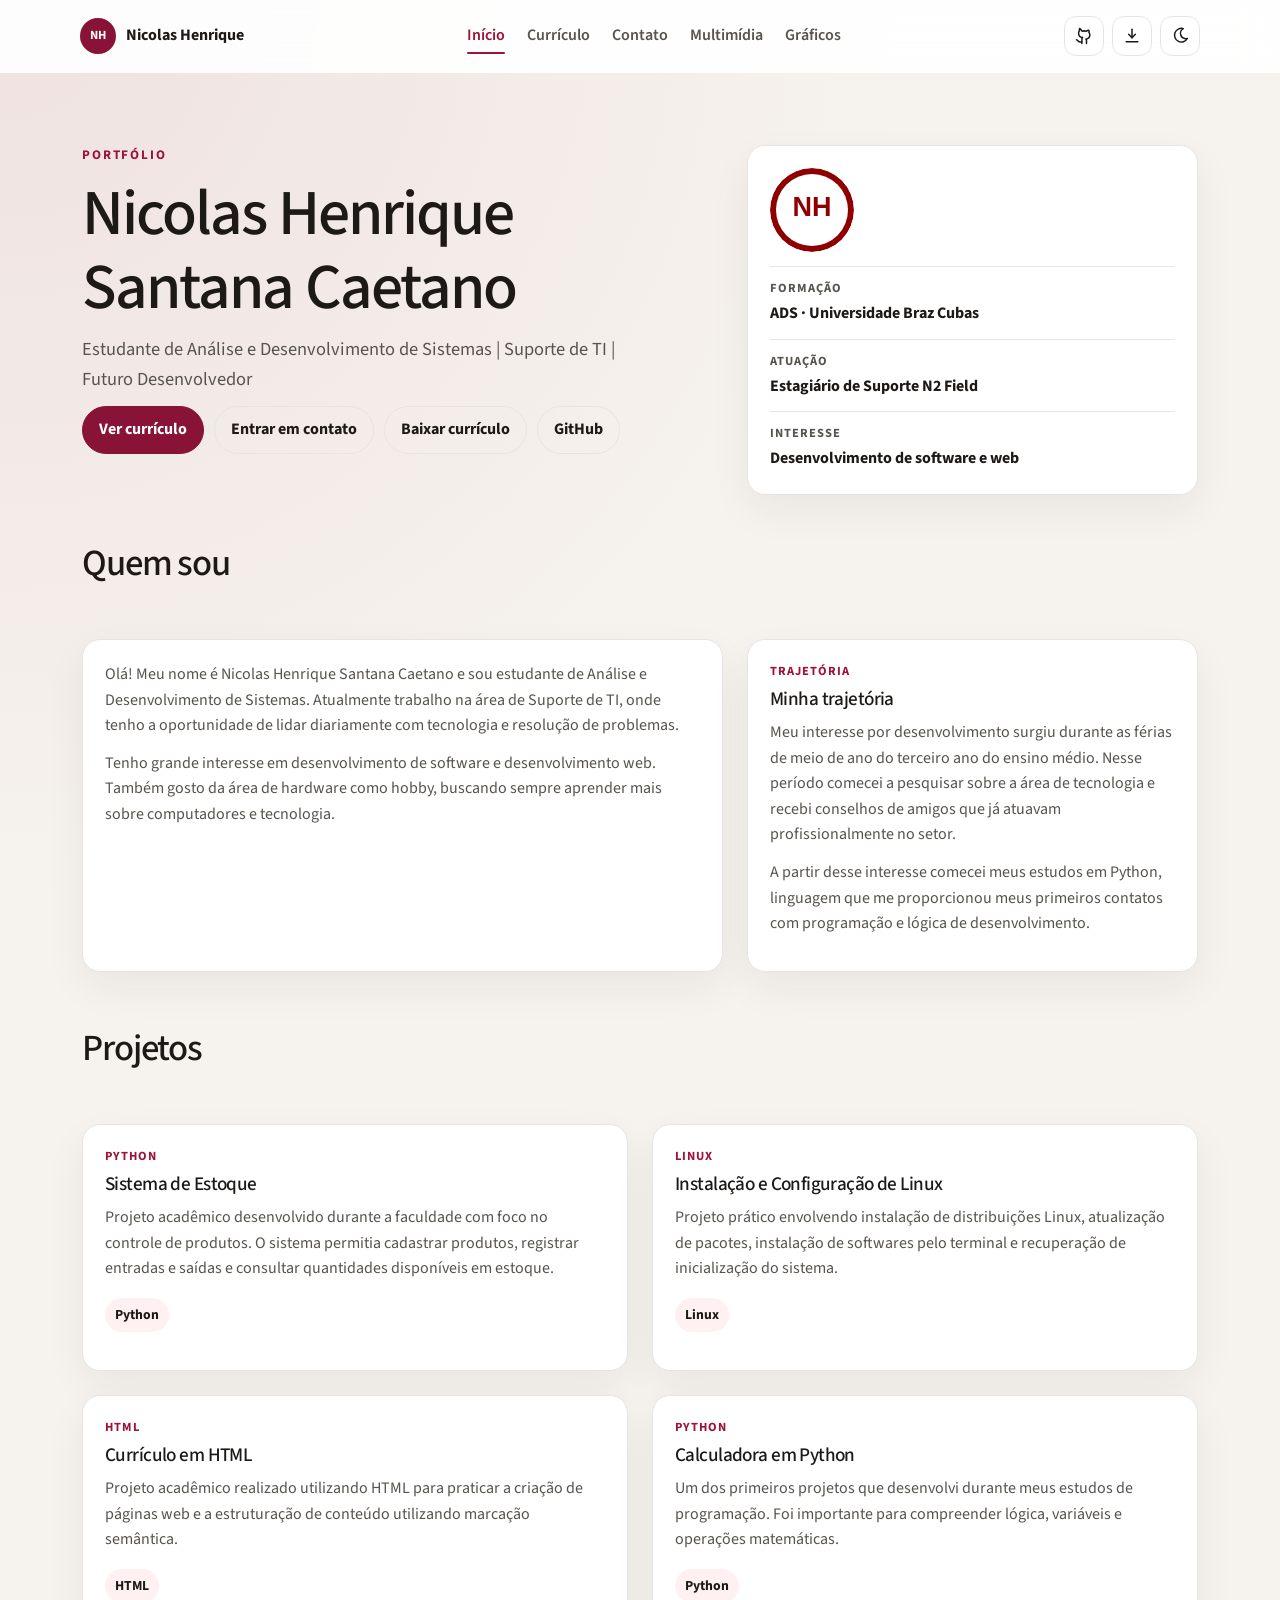
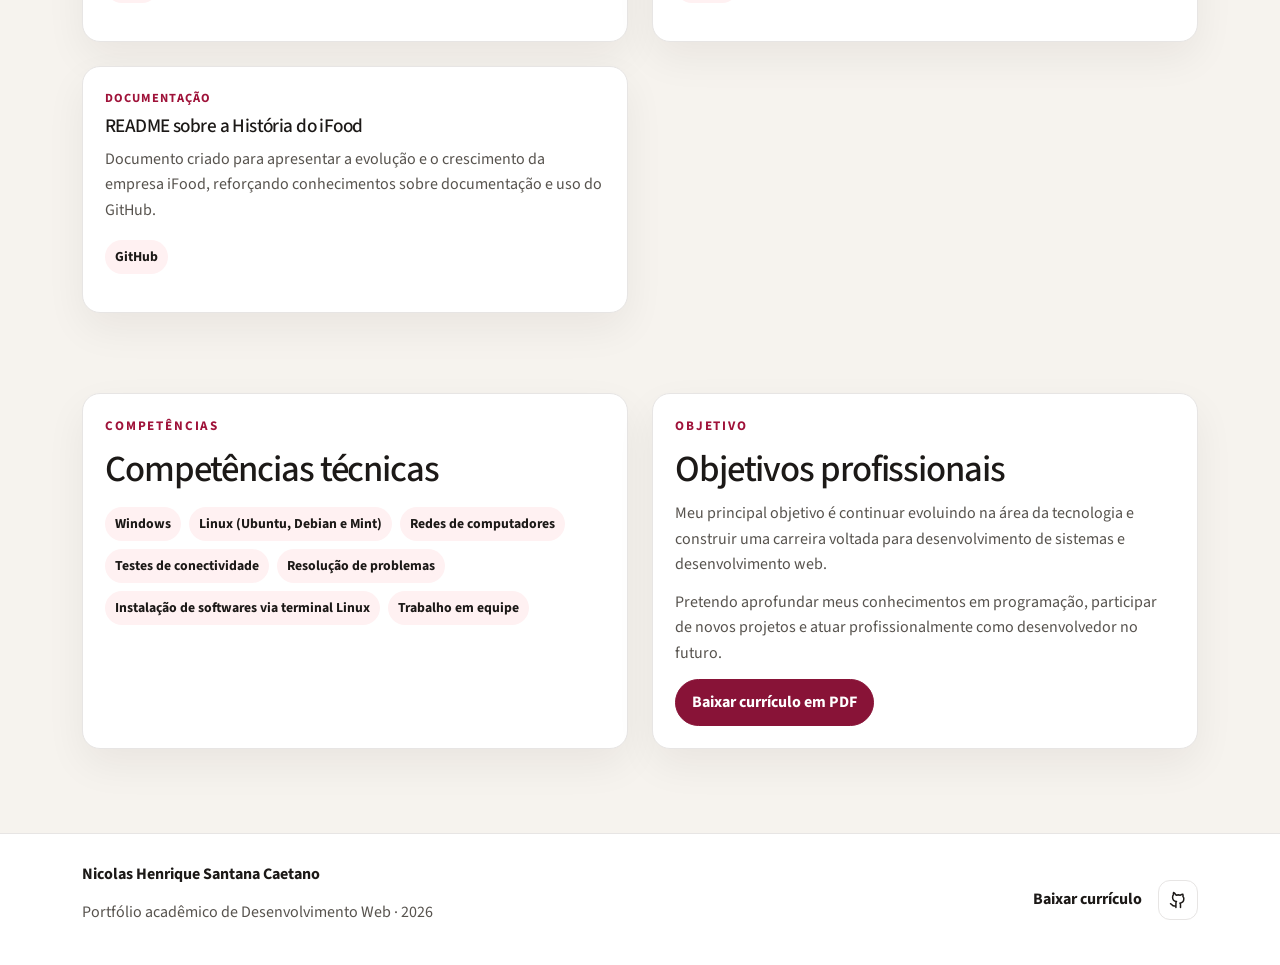
==== commit 6190f0d8: "Devolve o link do GitHub no menu, no inicio e no rodape. A conta nicolassantana1106-cmd permanece; L" ====
--- a/index.html
+++ b/index.html
@@ -29,6 +29,7 @@
                             <a class="button" href="pages/curriculo.html">Ver currículo</a>
                             <a class="button button-ghost" href="pages/formulario.html">Entrar em contato</a>
                             <a class="button button-ghost" href="files/curriculo-nicolas-henrique.pdf" download>Baixar currículo</a>
+                            <a class="button button-ghost" href="https://github.com/nicolassantana1106-cmd" target="_blank" rel="noopener noreferrer">GitHub</a>
                         </div>
                     </div>
                     <div class="col-12 col-lg-5">
